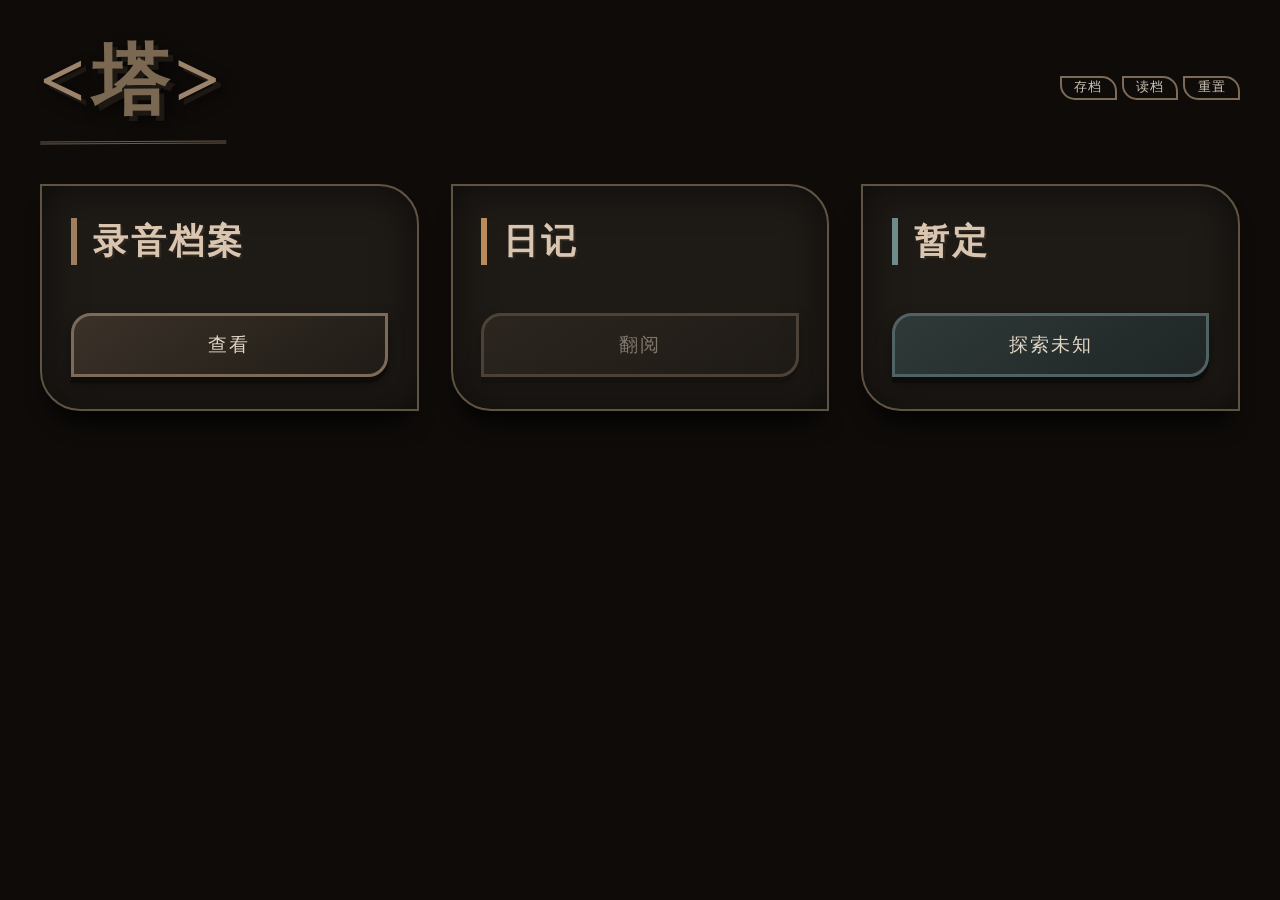
==== index.html @ b4a1d92b "Add files via upload" ====
<!DOCTYPE html>
<html lang="zh-CN">
<head>
  <meta charset="UTF-8">
  <meta name="viewport" content="width=device-width, initial-scale=1.0">
  <title>她的塔</title>
  <style>
    /* ---------- 全局重置：暗黑基调 ---------- */
    * {
      margin: 0;
      padding: 0;
      box-sizing: border-box;
    }

    html, body {
      height: 100%;
      background-color: #0e0b09;
      font-family: 'Courier New', Courier, monospace;
    }

    body {
      display: flex;
      flex-direction: column;
      align-items: center;
      padding: 2rem 1.5rem;
    }

    /* ---------- 标题行：标题和功能按钮同一行 ---------- */
    .title-row {
      display: flex;
      align-items: center;
      justify-content: space-between;
      width: 100%;
      max-width: 1200px;
      margin-bottom: 2.5rem;
    }

    .page-title {
      font-size: 4.8rem;
      font-weight: 800;
      color: #7a6852;
      text-shadow: 5px 5px 0 #1e1813, 8px 8px 15px rgba(0,0,0,0.7);
      letter-spacing: 6px;
      font-family: 'Times New Roman', serif;
      text-transform: uppercase;
      border-bottom: 3px double #6a5a48;
      padding-bottom: 0.8rem;
      display: inline-block;
      line-height: 1.2;
      transform: rotate(-0.3deg);
      margin: 0;
    }

    .page-title span {
      color: #9b846b;
      font-size: 5rem;
    }

    .action-buttons {
      display: flex;
      gap: 0.5rem;
    }

    .action-btn {
      flex: 1;
      background-color: transparent;
      border: 2px solid #7d6b58;
      color: #cfc5b7;
      padding: 0.15rem 0;
      font-size: 0.8rem;
      cursor: pointer;
      transition: 0.2s;
      text-transform: uppercase;
      letter-spacing: 1px;
      border-top-right-radius: 15px;
      border-bottom-left-radius: 15px;
      white-space: nowrap;
      text-align: center;
      line-height: 1.2;
      height: 24px;
      font-family: 'Courier New', monospace;
    }

    .top-buttons {
      display: flex;
      gap: 0.3rem;
      width: 180px;
      justify-content: flex-end;
    }

    .action-btn:hover {
      background-color: #3b3229;
      border-color: #ad977b;
      color: #f7ede0;
    }

    .card-row {
      display: grid;
      grid-template-columns: repeat(3, 1fr);
      gap: 2rem;
      width: 100%;
      max-width: 1200px;
      margin: 0 auto;
    }

    .card {
      background-color: #1e1a16;
      color: #cfc5b7;
      padding: 2rem 1.8rem;
      border: 2px solid #5f5343;
      box-shadow: 0 20px 25px -12px rgba(0,0,0,0.9), inset 0 0 40px rgba(0,0,0,0.6);
      transition: all 0.3s ease;
      position: relative;
      border-radius: 0;
      border-top-right-radius: 40px;
      border-bottom-left-radius: 40px;
      display: flex;
      flex-direction: column;
    }

    .card:hover {
      background-color: #2b241f;
      border-color: #ad977b;
      box-shadow: 0 25px 30px -12px #000000, inset 0 0 50px #3a2e22;
    }

    .card::before {
      content: '';
      position: absolute;
      top: 0;
      left: 0;
      width: 100%;
      height: 100%;
      background: url('data:image/svg+xml;utf8,<svg xmlns="http://www.w3.org/2000/svg" width="100" height="100" viewBox="0 0 100 100"><filter id="noise"><feTurbulence type="fractalNoise" baseFrequency="0.65" numOctaves="1" stitchTiles="stitch"/></filter><rect width="100" height="100" filter="url(%23noise)" opacity="0.06"/></svg>');
      opacity: 0.1;
      pointer-events: none;
      mix-blend-mode: multiply;
    }

    .card h2 {
      font-size: 2.2rem;
      font-weight: 600;
      color: #dac5b0;
      margin-bottom: 1.5rem;
      border-left: 6px solid #9e7e5e;
      padding-left: 1rem;
      text-transform: uppercase;
      letter-spacing: 3px;
      text-shadow: 2px 2px 0 #2e271f;
      font-family: 'Times New Roman', serif;
    }

    .card:nth-child(1) h2 { border-left-color: #9e7e5e; }
    .card:nth-child(2) h2 { border-left-color: #ba8b5a; }
    .card:nth-child(3) h2 { border-left-color: #6f8b8b; }

    .btn {
      display: block;
      width: 100%;
      background-color: transparent;
      color: #e1d5c4;
      text-decoration: none;
      font-size: 1.2rem;
      font-weight: 500;
      padding: 1rem 0.5rem;
      text-align: center;
      border: 3px solid #7d6b58;
      transition: all 0.2s;
      cursor: pointer;
      margin-top: 1.5rem;
      letter-spacing: 2px;
      text-transform: uppercase;
      background-image: linear-gradient(145deg, #3b3229, #1f1b16);
      box-shadow: 0 6px 0 #0e0c09, 0 8px 15px rgba(0,0,0,0.5);
      position: relative;
      z-index: 1;
      font-family: 'Courier New', monospace;
      border-radius: 0px;
      border-top-left-radius: 20px;
      border-bottom-right-radius: 20px;
    }

    .btn:hover,
    .btn:focus {
      background-image: linear-gradient(145deg, #4f4236, #302a22);
      border-color: #c7aa8b;
      color: #f7ede0;
      transform: translateY(2px);
      box-shadow: 0 4px 0 #0e0c09, 0 6px 12px rgba(0,0,0,0.6);
    }

    .btn:active {
      transform: translateY(5px);
      box-shadow: 0 1px 0 #0e0c09, 0 5px 10px rgba(0,0,0,0.6);
    }

    .btn.disabled {
      opacity: 0.5;
      pointer-events: none;
      cursor: default;
    }

    .card:last-child .btn {
      border-color: #4f6364;
      background-image: linear-gradient(145deg, #2f3a38, #1f2625);
    }
    .card:last-child .btn:hover {
      border-color: #87a1a1;
    }

    /* 模态框样式 */
    .modal {
      display: none;
      position: fixed;
      top: 0;
      left: 0;
      width: 100%;
      height: 100%;
      background-color: rgba(0, 0, 0, 0.8);
      align-items: center;
      justify-content: center;
      z-index: 1000;
    }
    .modal-content {
      background-color: #1a1613;
      border: 3px solid #7d6b58;
      padding: 2rem;
      width: 300px;
      text-align: center;
      border-top-right-radius: 40px;
      border-bottom-left-radius: 40px;
      box-shadow: 0 20px 30px -10px black;
    }
    .modal-content h3 {
      color: #dac5b0;
      margin-bottom: 1.5rem;
      font-size: 1.5rem;
      border-left: 4px solid #9e7e5e;
      padding-left: 0.8rem;
      text-align: left;
    }
    .slot-buttons {
      display: flex;
      gap: 1rem;
      justify-content: center;
      margin: 1.5rem 0;
    }
    .slot-btn {
      width: 60px;
      height: 60px;
      background-color: #2b241f;
      border: 2px solid #7d6b58;
      color: #cfc5b7;
      font-size: 1.5rem;
      cursor: pointer;
      transition: 0.2s;
      border-top-right-radius: 20px;
      border-bottom-left-radius: 20px;
    }
    .slot-btn:hover {
      background-color: #4f4236;
      border-color: #c7aa8b;
      color: #f7ede0;
    }
    .slot-btn.has-save {
      background-color: #4a3f35;
      border-color: #c7aa8b;
      color: #f7ede0;
    }
    .modal-close {
      background-color: transparent;
      border: 2px solid #7d6b58;
      color: #cfc5b7;
      padding: 0.5rem 2rem;
      cursor: pointer;
      transition: 0.2s;
      margin-top: 1rem;
      border-top-right-radius: 20px;
      border-bottom-left-radius: 20px;
    }
    .modal-close:hover {
      background-color: #3b3229;
      border-color: #ad977b;
    }

    @media screen and (max-width: 900px) {
      .card-row { grid-template-columns: repeat(2, 1fr); }
    }
    @media screen and (max-width: 700px) {
      .title-row { flex-direction: column; gap: 1rem; align-items: center; }
      .card-row { grid-template-columns: 1fr; gap: 1.5rem; }
      .page-title { font-size: 3.5rem; }
      .page-title span { font-size: 3.8rem; }
      .card { padding: 1.8rem 1.5rem; }
      .card h2 { font-size: 2rem; }
    }
    @media screen and (max-width: 480px) {
      .page-title { font-size: 2.8rem; }
      .page-title span { font-size: 3rem; }
      .card h2 { font-size: 1.8rem; }
      .btn { font-size: 1rem; }
    }
  </style>
</head>
<body>
  <div class="title-row">
    <h1 class="page-title">
      <span>&lt;</span>塔<span>&gt;</span>
    </h1>
    <div class="top-buttons">
      <button class="action-btn" id="saveBtn">存档</button>
      <button class="action-btn" id="loadBtn">读档</button>
      <button class="action-btn" id="resetBtn">重置</button>
    </div>
  </div>

  <div class="card-row">
    <div class="card">
      <h2>录音档案</h2>
      <a href="audio-logs.html" class="btn">查看</a>
    </div>
    <div class="card">
      <h2>日记</h2>
      <a href="diary.html" class="btn" id="diaryBtn">翻阅</a>
    </div>
    <div class="card">
      <h2>暂定</h2>
      <a href="placeholder.html" class="btn">探索未知</a>
    </div>
  </div>

  <div class="modal" id="slotModal">
    <div class="modal-content">
      <h3 id="modalTitle">选择槽位</h3>
      <div class="slot-buttons">
        <button class="slot-btn" data-slot="1">1</button>
        <button class="slot-btn" data-slot="2">2</button>
        <button class="slot-btn" data-slot="3">3</button>
      </div>
      <button class="modal-close" id="closeModalBtn">取消</button>
    </div>
  </div>

  <script>
    (function() {
      const AUTO_SAVE_KEY = 'audioLogsAddedFiles';
      
      const saveBtn = document.getElementById('saveBtn');
      const loadBtn = document.getElementById('loadBtn');
      const resetBtn = document.getElementById('resetBtn');
      const modal = document.getElementById('slotModal');
      const modalTitle = document.getElementById('modalTitle');
      const slotBtns = document.querySelectorAll('.slot-btn');
      const closeModalBtn = document.getElementById('closeModalBtn');
      const diaryBtn = document.getElementById('diaryBtn'); // 日记卡片按钮

      let currentAction = null;

      function getAutoSaveData() {
        const saved = localStorage.getItem(AUTO_SAVE_KEY);
        if (!saved) return null;
        try { return JSON.parse(saved); } catch { return null; }
      }

      function setAutoSaveData(data) {
        localStorage.setItem(AUTO_SAVE_KEY, JSON.stringify(data));
      }

      function saveToSlot(slot) {
        const autoData = getAutoSaveData();
        if (!autoData) {
          alert('当前无游戏进度可保存。请先进入录音档案进行搜索。');
          return false;
        }
        localStorage.setItem(`audioLogsSave_${slot}`, JSON.stringify(autoData));
        alert(`进度已保存到存档槽 ${slot}`);
        return true;
      }

      function loadFromSlot(slot) {
        const saved = localStorage.getItem(`audioLogsSave_${slot}`);
        if (!saved) {
          alert(`存档槽 ${slot} 为空！`);
          return false;
        }
        try {
          const data = JSON.parse(saved);
          setAutoSaveData(data);
          alert(`从存档槽 ${slot} 加载成功，即将跳转到录音档案`);
          window.location.href = 'audio-logs.html';
          return true;
        } catch (e) {
          alert('读取存档失败');
          return false;
        }
      }

     function resetProgress() {
       if (!confirm('确定重置当前进度吗？所有已搜索的文件和日记将被清空，但存档槽不受影响。')) return;
       localStorage.removeItem(AUTO_SAVE_KEY);
       localStorage.removeItem('diaryEntries');  // 新增这行
       alert('当前进度已重置');
     }
      

      function openModal(action) {
        currentAction = action;
        modalTitle.textContent = action === 'save' ? '保存到槽位' : '从槽位读取';
        slotBtns.forEach(btn => {
          const slot = btn.dataset.slot;
          const hasSave = localStorage.getItem(`audioLogsSave_${slot}`) !== null;
          btn.classList.toggle('has-save', hasSave);
        });
        modal.style.display = 'flex';
      }

      function closeModal() {
        modal.style.display = 'none';
        currentAction = null;
      }

      // 检查日记状态并控制日记按钮
      function checkDiaryStatus() {
        const diaryEntries = localStorage.getItem('diaryEntries');
        let hasEntries = false;
        if (diaryEntries) {
          try {
            const entries = JSON.parse(diaryEntries);
            hasEntries = entries.length > 0;
          } catch (e) {}
        }
        if (hasEntries) {
          diaryBtn.href = 'diary.html';
          diaryBtn.classList.remove('disabled');
        } else {
          diaryBtn.href = 'javascript:void(0);';
          diaryBtn.classList.add('disabled');
        }
      }

      saveBtn.addEventListener('click', () => openModal('save'));
      loadBtn.addEventListener('click', () => openModal('load'));
      resetBtn.addEventListener('click', resetProgress);

      slotBtns.forEach(btn => {
        btn.addEventListener('click', () => {
          const slot = btn.dataset.slot;
          if (currentAction === 'save') saveToSlot(slot);
          else if (currentAction === 'load') loadFromSlot(slot);
          closeModal();
        });
      });

      closeModalBtn.addEventListener('click', closeModal);
      modal.addEventListener('click', (e) => { if (e.target === modal) closeModal(); });

      // 初始化检查日记状态
      checkDiaryStatus();
    })();
  </script>
</body>
</html>
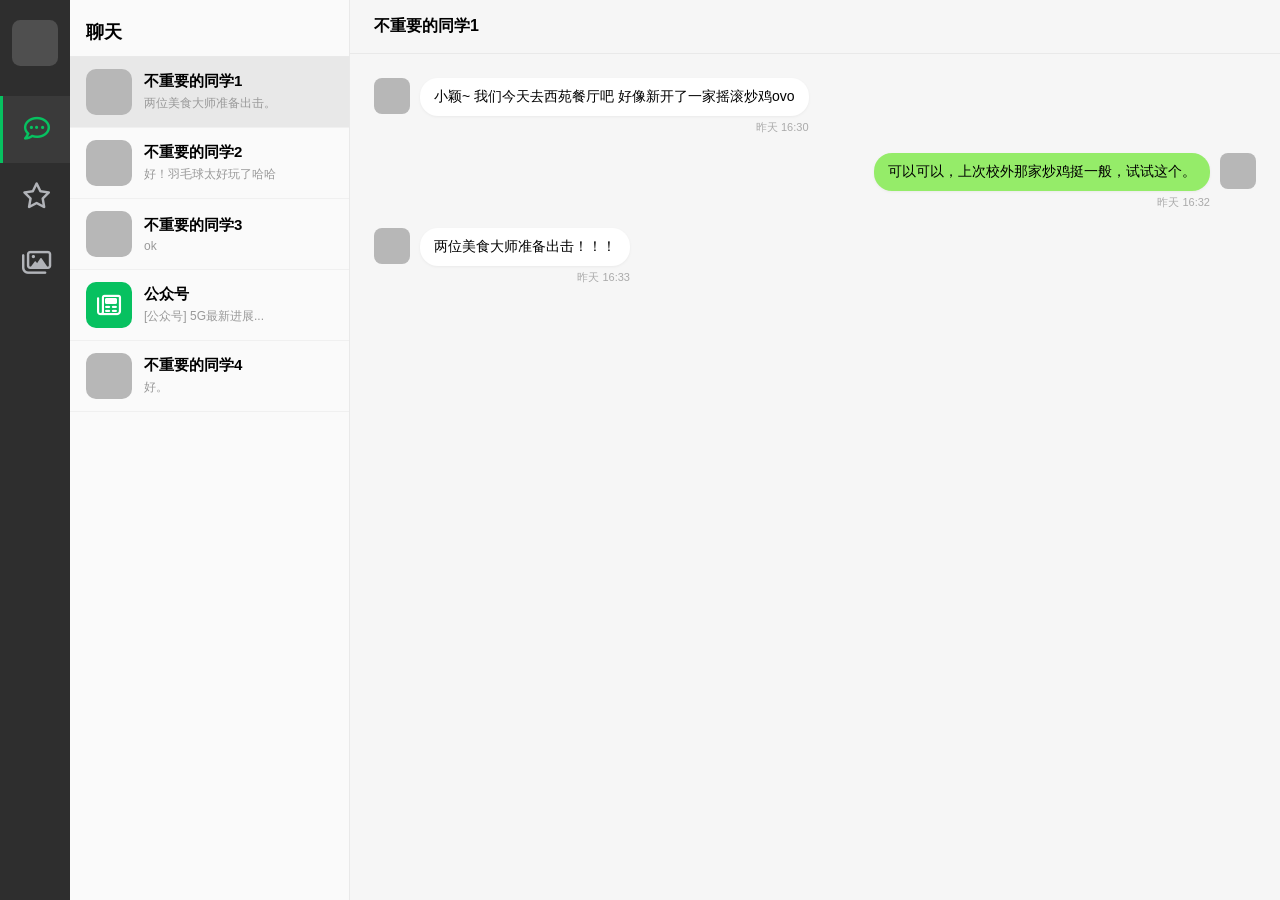
==== commit 8d0a84db: "Add files via upload" ====
--- a/index.html
+++ b/index.html
@@ -1,462 +1,1185 @@
 <!DOCTYPE html>
-<html lang="zh-CN">
+<html lang="en">
 <head>
-  <meta charset="UTF-8">
-  <meta name="viewport" content="width=device-width, initial-scale=1.0">
-  <title>她的塔</title>
-  <style>
-    /* ---------- 全局重置：暗黑基调 ---------- */
-    * {
-      margin: 0;
-      padding: 0;
-      box-sizing: border-box;
-    }
-
-    html, body {
-      height: 100%;
-      background-color: #0e0b09;
-      font-family: 'Courier New', Courier, monospace;
-    }
-
-    body {
-      display: flex;
-      flex-direction: column;
-      align-items: center;
-      padding: 2rem 1.5rem;
-    }
-
-    /* ---------- 标题行：标题和功能按钮同一行 ---------- */
-    .title-row {
-      display: flex;
-      align-items: center;
-      justify-content: space-between;
-      width: 100%;
-      max-width: 1200px;
-      margin-bottom: 2.5rem;
-    }
-
-    .page-title {
-      font-size: 4.8rem;
-      font-weight: 800;
-      color: #7a6852;
-      text-shadow: 5px 5px 0 #1e1813, 8px 8px 15px rgba(0,0,0,0.7);
-      letter-spacing: 6px;
-      font-family: 'Times New Roman', serif;
-      text-transform: uppercase;
-      border-bottom: 3px double #6a5a48;
-      padding-bottom: 0.8rem;
-      display: inline-block;
-      line-height: 1.2;
-      transform: rotate(-0.3deg);
-      margin: 0;
-    }
-
-    .page-title span {
-      color: #9b846b;
-      font-size: 5rem;
-    }
-
-    .action-buttons {
-      display: flex;
-      gap: 0.5rem;
-    }
-
-    .action-btn {
-      flex: 1;
-      background-color: transparent;
-      border: 2px solid #7d6b58;
-      color: #cfc5b7;
-      padding: 0.15rem 0;
-      font-size: 0.8rem;
-      cursor: pointer;
-      transition: 0.2s;
-      text-transform: uppercase;
-      letter-spacing: 1px;
-      border-top-right-radius: 15px;
-      border-bottom-left-radius: 15px;
-      white-space: nowrap;
-      text-align: center;
-      line-height: 1.2;
-      height: 24px;
-      font-family: 'Courier New', monospace;
-    }
-
-    .top-buttons {
-      display: flex;
-      gap: 0.3rem;
-      width: 180px;
-      justify-content: flex-end;
-    }
-
-    .action-btn:hover {
-      background-color: #3b3229;
-      border-color: #ad977b;
-      color: #f7ede0;
-    }
-
-    .card-row {
-      display: grid;
-      grid-template-columns: repeat(3, 1fr);
-      gap: 2rem;
-      width: 100%;
-      max-width: 1200px;
-      margin: 0 auto;
-    }
-
-    .card {
-      background-color: #1e1a16;
-      color: #cfc5b7;
-      padding: 2rem 1.8rem;
-      border: 2px solid #5f5343;
-      box-shadow: 0 20px 25px -12px rgba(0,0,0,0.9), inset 0 0 40px rgba(0,0,0,0.6);
-      transition: all 0.3s ease;
-      position: relative;
-      border-radius: 0;
-      border-top-right-radius: 40px;
-      border-bottom-left-radius: 40px;
-      display: flex;
-      flex-direction: column;
-    }
-
-    .card:hover {
-      background-color: #2b241f;
-      border-color: #ad977b;
-      box-shadow: 0 25px 30px -12px #000000, inset 0 0 50px #3a2e22;
-    }
-
-    .card::before {
-      content: '';
-      position: absolute;
-      top: 0;
-      left: 0;
-      width: 100%;
-      height: 100%;
-      background: url('data:image/svg+xml;utf8,<svg xmlns="http://www.w3.org/2000/svg" width="100" height="100" viewBox="0 0 100 100"><filter id="noise"><feTurbulence type="fractalNoise" baseFrequency="0.65" numOctaves="1" stitchTiles="stitch"/></filter><rect width="100" height="100" filter="url(%23noise)" opacity="0.06"/></svg>');
-      opacity: 0.1;
-      pointer-events: none;
-      mix-blend-mode: multiply;
-    }
-
-    .card h2 {
-      font-size: 2.2rem;
-      font-weight: 600;
-      color: #dac5b0;
-      margin-bottom: 1.5rem;
-      border-left: 6px solid #9e7e5e;
-      padding-left: 1rem;
-      text-transform: uppercase;
-      letter-spacing: 3px;
-      text-shadow: 2px 2px 0 #2e271f;
-      font-family: 'Times New Roman', serif;
-    }
-
-    .card:nth-child(1) h2 { border-left-color: #9e7e5e; }
-    .card:nth-child(2) h2 { border-left-color: #ba8b5a; }
-    .card:nth-child(3) h2 { border-left-color: #6f8b8b; }
-
-    .btn {
-      display: block;
-      width: 100%;
-      background-color: transparent;
-      color: #e1d5c4;
-      text-decoration: none;
-      font-size: 1.2rem;
-      font-weight: 500;
-      padding: 1rem 0.5rem;
-      text-align: center;
-      border: 3px solid #7d6b58;
-      transition: all 0.2s;
-      cursor: pointer;
-      margin-top: 1.5rem;
-      letter-spacing: 2px;
-      text-transform: uppercase;
-      background-image: linear-gradient(145deg, #3b3229, #1f1b16);
-      box-shadow: 0 6px 0 #0e0c09, 0 8px 15px rgba(0,0,0,0.5);
-      position: relative;
-      z-index: 1;
-      font-family: 'Courier New', monospace;
-      border-radius: 0px;
-      border-top-left-radius: 20px;
-      border-bottom-right-radius: 20px;
-    }
-
-    .btn:hover,
-    .btn:focus {
-      background-image: linear-gradient(145deg, #4f4236, #302a22);
-      border-color: #c7aa8b;
-      color: #f7ede0;
-      transform: translateY(2px);
-      box-shadow: 0 4px 0 #0e0c09, 0 6px 12px rgba(0,0,0,0.6);
-    }
-
-    .btn:active {
-      transform: translateY(5px);
-      box-shadow: 0 1px 0 #0e0c09, 0 5px 10px rgba(0,0,0,0.6);
-    }
-
-    .btn.disabled {
-      opacity: 0.5;
-      pointer-events: none;
-      cursor: default;
-    }
-
-    .card:last-child .btn {
-      border-color: #4f6364;
-      background-image: linear-gradient(145deg, #2f3a38, #1f2625);
-    }
-    .card:last-child .btn:hover {
-      border-color: #87a1a1;
-    }
-
-    /* 模态框样式 */
-    .modal {
-      display: none;
-      position: fixed;
-      top: 0;
-      left: 0;
-      width: 100%;
-      height: 100%;
-      background-color: rgba(0, 0, 0, 0.8);
-      align-items: center;
-      justify-content: center;
-      z-index: 1000;
-    }
-    .modal-content {
-      background-color: #1a1613;
-      border: 3px solid #7d6b58;
-      padding: 2rem;
-      width: 300px;
-      text-align: center;
-      border-top-right-radius: 40px;
-      border-bottom-left-radius: 40px;
-      box-shadow: 0 20px 30px -10px black;
-    }
-    .modal-content h3 {
-      color: #dac5b0;
-      margin-bottom: 1.5rem;
-      font-size: 1.5rem;
-      border-left: 4px solid #9e7e5e;
-      padding-left: 0.8rem;
-      text-align: left;
-    }
-    .slot-buttons {
-      display: flex;
-      gap: 1rem;
-      justify-content: center;
-      margin: 1.5rem 0;
-    }
-    .slot-btn {
-      width: 60px;
-      height: 60px;
-      background-color: #2b241f;
-      border: 2px solid #7d6b58;
-      color: #cfc5b7;
-      font-size: 1.5rem;
-      cursor: pointer;
-      transition: 0.2s;
-      border-top-right-radius: 20px;
-      border-bottom-left-radius: 20px;
-    }
-    .slot-btn:hover {
-      background-color: #4f4236;
-      border-color: #c7aa8b;
-      color: #f7ede0;
-    }
-    .slot-btn.has-save {
-      background-color: #4a3f35;
-      border-color: #c7aa8b;
-      color: #f7ede0;
-    }
-    .modal-close {
-      background-color: transparent;
-      border: 2px solid #7d6b58;
-      color: #cfc5b7;
-      padding: 0.5rem 2rem;
-      cursor: pointer;
-      transition: 0.2s;
-      margin-top: 1rem;
-      border-top-right-radius: 20px;
-      border-bottom-left-radius: 20px;
-    }
-    .modal-close:hover {
-      background-color: #3b3229;
-      border-color: #ad977b;
-    }
-
-    @media screen and (max-width: 900px) {
-      .card-row { grid-template-columns: repeat(2, 1fr); }
-    }
-    @media screen and (max-width: 700px) {
-      .title-row { flex-direction: column; gap: 1rem; align-items: center; }
-      .card-row { grid-template-columns: 1fr; gap: 1.5rem; }
-      .page-title { font-size: 3.5rem; }
-      .page-title span { font-size: 3.8rem; }
-      .card { padding: 1.8rem 1.5rem; }
-      .card h2 { font-size: 2rem; }
-    }
-    @media screen and (max-width: 480px) {
-      .page-title { font-size: 2.8rem; }
-      .page-title span { font-size: 3rem; }
-      .card h2 { font-size: 1.8rem; }
-      .btn { font-size: 1rem; }
-    }
-  </style>
+    <meta charset="UTF-8">
+    <meta name="viewport" content="width=device-width, initial-scale=1.0">
+    <title>纳信</title>
+    <!-- Font Awesome 图标库 -->
+    <link rel="stylesheet" href="https://cdnjs.cloudflare.com/ajax/libs/font-awesome/6.0.0-beta3/css/all.min.css">
+    <style>
+        * {
+            margin: 0;
+            padding: 0;
+            box-sizing: border-box;
+            font-family: -apple-system, BlinkMacSystemFont, 'Segoe UI', Roboto, Helvetica, Arial, sans-serif;
+        }
+
+        body {
+            background: #e5e5e5;
+            overflow: hidden;        /* 禁止body滚动，所有滚动在内部处理 */
+            height: 100vh;
+            width: 100vw;
+        }
+
+        /* 主窗口——全屏，无圆角，使用flex撑开 */
+        .wechat-frame {
+            width: 100%;
+            height: 100%;
+            background-color: #f0f2f5;
+            display: flex;
+            overflow: hidden;        /* 防止整体滚动 */
+        }
+
+        /* ========= 左侧导航 ========= */
+        .nav-sidebar {
+            width: 70px;
+            background-color: #2e2e2e;
+            display: flex;
+            flex-direction: column;
+            align-items: center;
+            padding: 20px 0;
+            color: #b1b3b8;
+            flex-shrink: 0;          /* 固定宽度不压缩 */
+        }
+
+        .avatar {
+            width: 46px;
+            height: 46px;
+            background-color: #6c6c6c;
+            border-radius: 18%;
+            margin-bottom: 30px;
+            background-image: url('data:image/svg+xml;utf8,<svg xmlns="http://www.w3.org/2000/svg" viewBox="0 0 24 24" fill="%23b0b0b0"><path d="M12 12c2.21 0 4-1.79 4-4s-1.79-4-4-4-4 1.79-4 4 1.79 4 4 4zm0 2c-2.67 0-8 1.34-8 4v2h16v-2c0-2.66-5.33-4-8-4z"/></svg>');
+            background-size: 60%;
+            background-position: center 55%;
+            background-repeat: no-repeat;
+            background-color: #4f4f4f;
+        }
+
+        .nav-icon {
+            width: 100%;
+            padding: 18px 0;
+            text-align: center;
+            font-size: 26px;
+            cursor: pointer;
+            transition: all 0.2s;
+            color: #b1b3b8;
+            border-left: 3px solid transparent;
+        }
+
+        .nav-icon.active {
+            color: #07c160;
+            background-color: #3a3a3a;
+            border-left-color: #07c160;
+        }
+
+        .nav-icon i {
+            font-size: 26px;
+        }
+
+        .nav-icon:not(.active):hover {
+            background-color: #3f3f3f;
+            color: #d4d4d4;
+        }
+
+        .spacer {
+            flex: 1;
+        }
+
+        /* ===== 中间列 (聊天列表) ===== */
+        .chat-list-panel {
+            width: 280px;
+            background-color: #fafafa;
+            border-right: 1px solid #e9e9e9;
+            display: flex;
+            flex-direction: column;
+            flex-shrink: 0;           /* 固定宽度不压缩 */
+            height: 100%;
+        }
+
+        .chat-list-header {
+            padding: 20px 16px 12px;
+            font-weight: 600;
+            font-size: 18px;
+            border-bottom: 1px solid #e9e9e9;
+            background-color: #fafafa;
+        }
+
+        .chat-items {
+            flex: 1;
+            overflow-y: auto;          /* 聊天列表滚动 */
+        }
+
+        .chat-item {
+            display: flex;
+            align-items: center;
+            padding: 12px 16px;
+            border-bottom: 1px solid #f0f0f0;
+            cursor: pointer;
+            transition: background 0.15s;
+        }
+
+        .chat-item:hover {
+            background-color: #f0f0f0;
+        }
+
+        .chat-item.active {
+            background-color: #e8e8e8;
+        }
+
+        .chat-avatar {
+            width: 46px;
+            height: 46px;
+            border-radius: 10px;
+            background-color: #b7b7b7;
+            margin-right: 12px;
+            display: flex;
+            align-items: center;
+            justify-content: center;
+            color: white;
+            font-size: 24px;
+            font-weight: 400;
+            flex-shrink: 0;
+        }
+
+        .chat-info {
+            flex: 1;
+            overflow: hidden;
+        }
+
+        .chat-name {
+            font-weight: 600;
+            font-size: 15px;
+            margin-bottom: 4px;
+        }
+
+        .chat-preview {
+            font-size: 12px;
+            color: #999;
+            white-space: nowrap;
+            overflow: hidden;
+            text-overflow: ellipsis;
+        }
+
+        /* ===== 右侧内容面板 ===== */
+        .right-panel {
+            flex: 1;                   /* 占据剩余所有空间 */
+            background-color: #f6f6f6;
+            display: flex;
+            flex-direction: column;
+            overflow: hidden;          /* 让内部滚动 */
+            min-width: 300px;          /* 防止缩得太小 */
+        }
+
+        .panel-header {
+            padding: 16px 24px;
+            border-bottom: 1px solid #e9e9e9;
+            background-color: #f6f6f6;
+            font-weight: 600;
+            font-size: 16px;
+            display: flex;
+            align-items: center;
+            flex-shrink: 0;            /* 头部固定 */
+        }
+        .back-btn {
+            background: none;
+            border: none;
+            color: #07c160;
+            font-size: 14px;
+            margin-right: 16px;
+            cursor: pointer;
+            display: flex;
+            align-items: center;
+            gap: 4px;
+        }
+        .back-btn i {
+            font-size: 14px;
+        }
+        .back-btn:hover {
+            text-decoration: underline;
+        }
+
+        .panel-content {
+            flex: 1;
+            overflow-y: auto;          /* 右侧主要内容滚动 */
+            padding: 24px;
+            background-color: #f6f6f6;
+        }
+
+        /* 聊天消息气泡 (用于三个人) */
+        .chat-messages {
+            display: flex;
+            flex-direction: column;
+        }
+        .chat-message-bubble {
+            max-width: 70%;
+            margin-bottom: 18px;
+            display: flex;
+        }
+        .chat-message-bubble.left {
+            align-self: flex-start;
+        }
+        .chat-message-bubble.right {
+            align-self: flex-end;
+            flex-direction: row-reverse;
+        }
+        .bubble-avatar {
+            width: 36px;
+            height: 36px;
+            border-radius: 8px;
+            background-color: #b7b7b7;
+            margin-right: 10px;
+            flex-shrink: 0;
+        }
+        .chat-message-bubble.right .bubble-avatar {
+            margin-right: 0;
+            margin-left: 10px;
+        }
+        .bubble-content {
+            background-color: white;
+            padding: 10px 14px;
+            border-radius: 18px;
+            font-size: 14px;
+            box-shadow: 0 1px 3px rgba(0,0,0,0.05);
+            word-break: break-word;
+        }
+        .chat-message-bubble.right .bubble-content {
+            background-color: #95ec69;
+        }
+        .message-time {
+            font-size: 11px;
+            color: #aaa;
+            margin-top: 4px;
+            text-align: right;
+        }
+
+        /* 公众号主页样式 */
+        .mp-profile {
+            display: flex;
+            flex-direction: column;
+            gap: 24px;
+        }
+        .mp-icons-row {
+            display: flex;
+            gap: 28px;
+            padding: 12px 0;
+            border-bottom: 1px solid #e0e0e0;
+            flex-wrap: wrap;          /* 适配小屏 */
+        }
+        .mp-icon-item {
+            display: flex;
+            flex-direction: column;
+            align-items: center;
+            gap: 6px;
+            font-size: 13px;
+            color: #333;
+            cursor: pointer;
+        }
+        .mp-icon-item i {
+            font-size: 32px;
+            color: #07c160;
+            background: #e8f5e9;
+            padding: 10px;
+            border-radius: 35%;
+        }
+
+        .mp-article-list {
+            display: flex;
+            flex-direction: column;
+            gap: 20px;
+        }
+        .mp-article-card {
+            display: flex;
+            gap: 16px;
+            background: white;
+            border-radius: 12px;
+            padding: 14px;
+            box-shadow: 0 1px 5px rgba(0,0,0,0.03);
+            cursor: pointer;
+            transition: all 0.1s;
+        }
+        .mp-article-card:hover {
+            background: #f0f0f0;
+        }
+        .mp-article-cover {
+            width: 100px;
+            height: 70px;
+            background-color: #d9d9d9;
+            border-radius: 8px;
+            background-image: linear-gradient(145deg, #c1c1c1 25%, #a8a8a8 75%);
+            flex-shrink: 0;
+        }
+        .mp-article-info h4 {
+            font-size: 15px;
+            margin-bottom: 6px;
+        }
+        .mp-article-info p {
+            font-size: 12px;
+            color: #888;
+        }
+		.mp-account {
+		    display: block;           /* 让它单独占一行 */
+		    font-size: 11px;
+		    color: #aaa;
+		    margin-bottom: 4px;       /* 与下方p保持间距 */
+		}
+
+        /* 文章详情页 */
+        .article-detail {
+            background: white;
+            border-radius: 18px;
+            padding: 28px 32px;
+            max-width: 700px;
+            margin: 0 auto;
+        }
+        .article-detail h2 {
+            font-size: 24px;
+            margin-bottom: 20px;
+        }
+        .article-detail p {
+            font-size: 16px;
+            line-height: 1.7;
+            color: #333;
+            margin-bottom: 20px;
+        }
+
+        /* 收藏卡片列表 */
+        .collection-grid {
+            display: grid;
+            grid-template-columns: repeat(auto-fill, minmax(200px, 1fr));
+            gap: 20px;
+        }
+        .collection-card {
+            background: white;
+            border-radius: 14px;
+            padding: 18px;
+            box-shadow: 0 2px 10px rgba(0,0,0,0.02);
+            cursor: pointer;
+            transition: 0.1s;
+            border: 1px solid #eee;
+        }
+        .collection-card:hover {
+            background: #f3f3f3;
+        }
+        .collection-card i {
+            font-size: 32px;
+            color: #07c160;
+            margin-bottom: 12px;
+        }
+        .collection-card h4 {
+            font-size: 16px;
+            margin-bottom: 4px;
+        }
+        .collection-card p {
+            font-size: 12px;
+            color: #aaa;
+        }
+
+        /* 收藏阅读视图 */
+     .collection-read {
+         background: white;
+         border-radius: 20px;
+         padding: 30px;
+         max-width: 1000px;   /* 修改这个值 */
+         margin: 0 auto;
+     }
+        .collection-read h3 {
+            font-size: 24px;
+            margin-bottom: 20px;
+        }
+        .collection-read .meta {
+            color: #aaa;
+            margin-bottom: 30px;
+            font-size: 14px;
+        }
+        .collection-read .content-body {
+            font-size: 16px;
+            line-height: 1.7;
+        }
+
+        /* 朋友圈样式 */
+        .moments-feed {
+            max-width: 600px;
+            margin: 0 auto;
+        }
+        .moment-item {
+            background: white;
+            border-radius: 16px;
+            padding: 18px;
+            margin-bottom: 18px;
+            box-shadow: 0 1px 6px rgba(0,0,0,0.02);
+        }
+        .moment-header {
+            display: flex;
+            align-items: center;
+            margin-bottom: 12px;
+        }
+        .moment-avatar {
+            width: 44px;
+            height: 44px;
+            border-radius: 10px;
+            background-color: #aaa;
+            margin-right: 14px;
+            flex-shrink: 0;
+        }
+        .moment-name {
+            font-weight: 600;
+        }
+        .moment-content {
+            margin-left: 58px;
+        }
+        .moment-text {
+            margin-bottom: 12px;
+        }
+        .moment-images {
+            display: flex;
+            gap: 6px;
+            flex-wrap: wrap;
+        }
+        .moment-images span {
+            width: 90px;
+            height: 90px;
+            background-color: #d4d4d4;
+            border-radius: 10px;
+            flex-shrink: 0;
+        }
+
+        /* 隐藏类 */
+        .hidden {
+            display: none !important;
+        }
+
+        /* 文本辅助 */
+        .text-muted {
+            color: #999;
+            font-size: 13px;
+        }
+
+        /* ---------- 自定义模态框样式 (新增) ---------- */
+        .modal-overlay {
+            position: fixed;
+            top: 0;
+            left: 0;
+            width: 100%;
+            height: 100%;
+            background-color: rgba(0, 0, 0, 0.5);
+            display: flex;
+            align-items: center;
+            justify-content: center;
+            z-index: 1000;
+            backdrop-filter: blur(2px);
+        }
+
+        .modal-card {
+            background: white;
+            border-radius: 24px;
+            width: 340px;
+            max-width: 90%;
+            padding: 24px 20px 20px;
+            box-shadow: 0 20px 40px rgba(0, 0, 0, 0.2);
+            animation: modalFadeIn 0.2s ease;
+        }
+
+        .modal-card h3 {
+            font-size: 18px;
+            font-weight: 600;
+            margin-bottom: 12px;
+            color: #2e2e2e;
+        }
+
+        .modal-card p {
+            font-size: 14px;
+            color: #666;
+            margin-bottom: 20px;
+        }
+
+        .modal-input {
+            width: 100%;
+            padding: 12px 16px;
+            border: 1px solid #ddd;
+            border-radius: 30px;
+            font-size: 14px;
+            margin-bottom: 8px; /* 留出错误提示空间 */
+            outline: none;
+            transition: border 0.2s;
+        }
+        .modal-input:focus {
+            border-color: #07c160;
+        }
+        .modal-input.error {
+            border-color: #f44336;
+            background-color: #fff1f0;
+        }
+
+        .modal-error {
+            color: #f44336;
+            font-size: 12px;
+            margin-bottom: 12px;
+            min-height: 18px;
+            display: none;
+        }
+
+        .modal-actions {
+            display: flex;
+            gap: 12px;
+            justify-content: flex-end;
+        }
+
+        .modal-btn {
+            padding: 10px 20px;
+            border-radius: 30px;
+            border: none;
+            font-size: 14px;
+            font-weight: 500;
+            cursor: pointer;
+            transition: background 0.2s;
+        }
+        .modal-btn-cancel {
+            background: #f2f2f2;
+            color: #333;
+        }
+        .modal-btn-cancel:hover {
+            background: #e5e5e5;
+        }
+        .modal-btn-confirm {
+            background: #07c160;
+            color: white;
+        }
+        .modal-btn-confirm:hover {
+            background: #06b158;
+        }
+
+        @keyframes modalFadeIn {
+            from { opacity: 0; transform: scale(0.95); }
+            to { opacity: 1; transform: scale(1); }
+        }
+    </style>
 </head>
 <body>
-  <div class="title-row">
-    <h1 class="page-title">
-      <span>&lt;</span>塔<span>&gt;</span>
-    </h1>
-    <div class="top-buttons">
-      <button class="action-btn" id="saveBtn">存档</button>
-      <button class="action-btn" id="loadBtn">读档</button>
-      <button class="action-btn" id="resetBtn">重置</button>
+<div class="wechat-frame">
+    <!-- 左侧导航栏 -->
+    <div class="nav-sidebar">
+        <div class="avatar" style="background-image: url('../img/touxiang.jpg'); background-size: cover; background-position: center;"></div>
+        <div class="nav-icon active" id="nav-chat" title="聊天"><i class="fa-regular fa-comment-dots"></i></div>
+        <div class="nav-icon" id="nav-collection" title="收藏文件"><i class="fa-regular fa-star"></i></div>
+        <div class="nav-icon" id="nav-moments" title="朋友圈"><i class="fa-regular fa-images"></i></div>
+        <div class="spacer"></div>
     </div>
-  </div>
-
-  <div class="card-row">
-    <div class="card">
-      <h2>录音档案</h2>
-      <a href="audio-logs.html" class="btn">查看</a>
+
+    <!-- 聊天列表面板 (仅聊天页面可见) -->
+    <div class="chat-list-panel" id="chatListPanel">
+        <div class="chat-list-header">聊天</div>
+        <div class="chat-items">
+            <!-- 三个真实人物 + 一个公众号 -->
+            <div class="chat-item active" data-target="person1" id="chat-person1">
+                <div class="chat-avatar" style="background-image: url('../img/tongxue1.jpg'); background-size: cover; background-position: center;"></div>
+                <div class="chat-info">
+                    <div class="chat-name">不重要的同学1</div>
+                    <div class="chat-preview">两位美食大师准备出击。</div>
+                </div>
+            </div>
+			
+            <div class="chat-item" data-target="person2" id="chat-person2">
+                <div class="chat-avatar" style="background-image: url('../img/tongxue2.jpg'); background-size: cover; background-position: center;"></div>
+                <div class="chat-info">
+                    <div class="chat-name">不重要的同学2</div>
+                    <div class="chat-preview">好！羽毛球太好玩了哈哈</div>
+                </div>
+            </div>
+			
+            <div class="chat-item" data-target="person3" id="chat-person3">
+                <div class="chat-avatar" style="background-image: url('../img/tongxue3.jpg'); background-size: cover; background-position: center;"></div>
+                <div class="chat-info">
+                    <div class="chat-name">不重要的同学3</div>
+                    <div class="chat-preview">ok</div>
+                </div>
+            </div>
+			
+            <div class="chat-item" data-target="mp" id="chat-mp">
+                <div class="chat-avatar" style="background-color: #07c160;"><i class="fa-regular fa-newspaper"></i></div>
+                <div class="chat-info">
+                    <div class="chat-name">公众号</div>
+                    <div class="chat-preview">[公众号] 5G最新进展...</div>
+                </div>
+            </div>
+			
+			<!-- 新增：不重要的同学4 -->
+			<div class="chat-item" data-target="person4" id="chat-person4">
+			    <div class="chat-avatar" style="background-image: url('../img/tongxue4.jpg'); background-size: cover; background-position: center;"></div>
+			    <div class="chat-info">
+			        <div class="chat-name">不重要的同学4</div>
+			        <div class="chat-preview">好。</div>
+			    </div>
+			</div>
+        </div>
     </div>
-    <div class="card">
-      <h2>日记</h2>
-      <a href="diary.html" class="btn" id="diaryBtn">翻阅</a>
+
+    <!-- 右侧主要面板 -->
+    <div class="right-panel" id="rightPanel">
+        <!-- 动态头部 -->
+        <div class="panel-header" id="panelHeader">
+            <span id="headerTitle">不重要的同学1</span>
+            <div id="dynamicBack" style="margin-left: auto;"></div>
+        </div>
+
+        <!-- 右侧内容容器 -->
+        <div class="panel-content" id="panelContent">
+            <!-- 1. 不重要的同学1聊天记录 -->
+            <div class="chat-messages" id="chatViewPerson1">
+                <div class="chat-message-bubble left">
+                    <div class="bubble-avatar" style="background-image: url('../img/tongxue1.jpg'); background-size: cover; background-position: center;"></div>
+                    <div><div class="bubble-content">小颖~ 我们今天去西苑餐厅吧 好像新开了一家摇滚炒鸡ovo</div><div class="message-time">昨天 16:30</div></div>
+                </div>
+                <div class="chat-message-bubble right">
+                    <div class="bubble-avatar" style="background-image: url('../img/touxiang.jpg'); background-size: cover; background-position: center;"></div>
+                    <div><div class="bubble-content">可以可以，上次校外那家炒鸡挺一般，试试这个。</div><div class="message-time">昨天 16:32</div></div>
+                </div>
+                <div class="chat-message-bubble left">
+                    <div class="bubble-avatar" style="background-image: url('../img/tongxue1.jpg'); background-size: cover; background-position: center;"></div>
+                    <div><div class="bubble-content">两位美食大师准备出击！！！</div><div class="message-time">昨天 16:33</div></div>
+                </div>
+            </div>
+
+            <!-- 2. 不重要的同学2聊天记录 -->
+            <div class="chat-messages hidden" id="chatViewPerson2">
+                <div class="chat-message-bubble left">
+                     <div class="bubble-avatar" style="background-image: url('../img/tongxue2.jpg'); background-size: cover; background-position: center;"></div>
+                    <div><div class="bubble-content">齐同学，今天打羽毛球很开心！下次有空再约？</div><div class="message-time">昨天 14：11</div></div>
+                </div>
+                <div class="chat-message-bubble right">
+                     <div class="bubble-avatar" style="background-image: url('../img/touxiang.jpg'); background-size: cover; background-position: center;"></div>
+                    <div><div class="bubble-content">好！羽毛球太好玩了哈哈</div><div class="message-time">昨天 14：17</div></div>
+                </div>
+            </div>
+
+            <!-- 3. 不重要的同学3聊天记录 -->
+            <div class="chat-messages hidden" id="chatViewPerson3">
+                <div class="chat-message-bubble left">
+                    <div class="bubble-avatar" style="background-image: url('../img/tongxue3.jpg'); background-size: cover; background-position: center;"></div>
+                    <div><div class="bubble-content">实验报告我交上去了，你记得中午之前放到导师办公室里面。</div><div class="message-time">昨天 09:45</div></div>
+                </div>
+                <div class="chat-message-bubble right">
+                     <div class="bubble-avatar" style="background-image: url('../img/touxiang.jpg'); background-size: cover; background-position: center;"></div>
+                    <div><div class="bubble-content">ok</div><div class="message-time">昨天 09:50</div></div>
+                </div>
+            </div>
+			
+			<!-- 4. 不重要的同学4聊天记录（新增） -->
+			<div class="chat-messages hidden" id="chatViewPerson4">
+			    <div class="chat-message-bubble left">
+			        <div class="bubble-avatar" style="background-image: url('../img/tongxue4.jpg'); background-size: cover;"></div>
+			        <div><div class="bubble-content">你好！这位同学，你不是本地人吧？</div><div class="message-time">前天 10:00</div></div>
+			    </div>
+			    <div class="chat-message-bubble right">
+			        <div class="bubble-avatar" style="background-image: url('../img/touxiang.jpg'); background-size: cover;"></div>
+			        <div><div class="bubble-content">哈哈怎么看出来的？</div><div class="message-time">前天 10:01</div></div>
+			    </div>
+				<div class="chat-message-bubble left">
+				    <div class="bubble-avatar" style="background-image: url('../img/tongxue4.jpg'); background-size: cover;"></div>
+				    <div><div class="bubble-content">你和我认识的一个男生长得超级像，只是口音差了点。</div><div class="message-time">前天 10:05</div></div>
+				</div>
+				<div class="chat-message-bubble right">
+				    <div class="bubble-avatar" style="background-image: url('../img/touxiang.jpg'); background-size: cover;"></div>
+				    <div><div class="bubble-content">哦？那他是哪儿人啊？</div><div class="message-time">前天 10:09</div></div>
+				</div>
+				<div class="chat-message-bubble left">
+				    <div class="bubble-avatar" style="background-image: url('../img/tongxue4.jpg'); background-size: cover;"></div>
+				    <div><div class="bubble-content">姬巷？他爸妈特别宠他，他现在在做公众号编辑，他爸爸死活不同意，要他回去相亲呢。</div><div class="message-time">前天 10:10</div></div>
+				</div>
+				<div class="chat-message-bubble right">
+				    <div class="bubble-avatar" style="background-image: url('../img/touxiang.jpg'); background-size: cover;"></div>
+				    <div><div class="bubble-content">公众号名字叫什么呀？我去支持一下这位和我长得像的朋友。</div><div class="message-time">前天 10:10</div></div>
+				</div>
+				<div class="chat-message-bubble left">
+				    <div class="bubble-avatar" style="background-image: url('../img/tongxue4.jpg'); background-size: cover;"></div>
+				    <div><div class="bubble-content">叫小巷什么报，等我问问他，具体我也忘了。</div><div class="message-time">前天 10:12</div></div>
+				</div>
+				<div class="chat-message-bubble right">
+				    <div class="bubble-avatar" style="background-image: url('../img/touxiang.jpg'); background-size: cover;"></div>
+				    <div><div class="bubble-content">好</div><div class="message-time">前天 10:01</div></div>
+				</div>
+			</div>
+
+            <!-- 4. 公众号主页 -->
+            <div class="mp-profile hidden" id="mpHomeView">
+                <div class="mp-icons-row">
+                    <div class="mp-icon-item"><i class="fa-regular fa-bell"></i><span>功能介绍</span></div>
+                    <div class="mp-icon-item"><i class="fa-regular fa-circle-user"></i><span>历史文章</span></div>
+                    <div class="mp-icon-item"><i class="fa-regular fa-message"></i><span>联系客服</span></div>
+                </div>
+                <div class="mp-article-list">
+                    <div class="mp-article-card" id="article1">
+                        <div class="mp-article-cover" style="background-image: url('../img/cover1.jpg'); background-size: cover; background-position: center;"></div>
+                            <div class="mp-article-info">
+                            <h4>5G新动态：今年覆盖所有地级市</h4>
+							<span class="mp-account">科技早报</span> 
+                            <p>阅读量 21k · 2小时前</p>
+                        </div>
+                    </div>
+                    <div class="mp-article-card" id="article2">
+                        <div class="mp-article-cover" style="background-image: url('../img/cover2.jpg'); background-size: cover; background-position: center;"></div>
+                        <div class="mp-article-info">
+                            <h4>你会时常想起老家姬巷的那一碗羊汤烧饼吗？</h4>
+							<span class="mp-account">XX日报</span> 
+                            <p>阅读量 1k · 昨天</p>
+                        </div>
+                    </div>
+                    <div class="mp-article-card" id="article3">
+                         <div class="mp-article-cover" style="background-image: url('../img/cover3.jpg'); background-size: cover; background-position: center;"></div>
+                        <div class="mp-article-info">
+                            <h4>智能手表新功能曝光</h4>
+							<span class="mp-account">老王有话说</span> 
+                            <p>阅读量 8k · 前天</p>
+                        </div>
+                    </div>
+					<div class="mp-article-card" id="article4">   <!-- 修正重复ID为 article4 -->
+					     <div class="mp-article-cover" style="background-image: url('../img/cover4.jpg'); background-size: cover; background-position: center;"></div>
+					    <div class="mp-article-info">
+					        <h4>Z大课程表上线新功能！</h4>
+							<span class="mp-account">Z大公众号</span> 
+					        <p>阅读量 2k · 前天</p>
+					    </div>
+					</div>
+                </div>
+            </div>
+
+            <!-- 5. 公众号文章详情页 (以第二篇为例) -->
+            <div class="article-detail hidden" id="mpArticleView">
+                <h2>你会时常想起老家姬巷的那一碗羊汤烧饼吗？</h2>
+				 <p style="color:#aaa; font-style:italic;">XX日报 · 已收藏</p>
+                <p>A县虽然是贫困县，可在美食方面却不“贫困”。羊汤烧饼，作为当地有名的美食，时常勾起在外游子的一缕缕愁思。</p>
+                    <p>你是否有过这样的经历？人在外地，肚子咕咕作响，到了吃饭时间。可是在外卖平台上左看右看，仍然找不到自己想吃的东西。肚子的抗拒声越来越大，你不得不向它妥协，随意点了一份外卖。扣款声音刚刚响起，你就想到了儿时村中的味道。</p>
+                    <p>村口的大铁锅咕嘟咕嘟地响了一整日，清亮的羊骨汤，蒸汽顶着锅盖，香气能飘过半个村子。打好的饼胚在掌心摊开时微微发黄，撒上一把本地产的芝麻，贴在泥炉子内壁。不消多时，炉子内传来声声脆响。这时趁热将滚烫的烧饼“咔嚓”一声掰开，任由热腾腾的麦香与炭火气冲出来，然后顺着掰开的缝，“嘶啦”一下撕成大小不规则的块，一股脑儿摁进面前那碗滚烫的羊汤里。</p>
+                    <p>哈哈，看到这里有没有想回家看看呢？</p>
+                    <p>此时的姬巷村和它所处的A县，与羊汤锅里升腾的蒸汽一样，正散发着前所未有的、蓬勃滚烫的活力。若你此刻归来，定会惊讶于这片土地在肌理之处的深刻改变。</p>
+                    <p>A县这个曾经的贫困县，深知自己的“财富”所在。它没有盲目追求烟囱林立的工业，而是将“美食文化+生态旅游”作为发展的主轴。除了姬巷的羊汤烧饼，县里其他乡镇的酱菜、豆腐、山野菌子，都被挖掘、包装，形成了丰富的地方物产矩阵。一条条旅游专线将各个美食村落串联起来，游客可以在这里体验从田间到灶头的完整风味之旅。</p>
+                    <p>现在的姬巷很好。炉火比以往任何时候都更旺，那锅汤依旧按照古法，从容不迫地咕嘟着。只是围坐在锅边的人，除了皱纹里藏着故事的老人，多了许多眼里有光的年轻人，以及慕名而来、满心好奇的远方客人。</p>
+                    <p>这里的发展，就像那碗羊汤烧饼——底色依然是传统与淳厚，但有了更丰富的配搭、更广阔的天地，以及一个确定无疑的、越来越好的未来。</p>
+                <p style="color:#aaa; font-style:italic;">文章已修改 1 次</p>
+            </div>
+
+            <!-- 6. 收藏页面：卡片列表 -->
+            <div class="collection-grid hidden" id="collectionGridView">
+				
+				<div class="collection-card" data-collection="1">
+				    <i class="fa-regular fa-file-lines"></i>
+				    <h4>笔记</h4>
+				    <p>今天</p>
+				</div>
+				
+				<div class="collection-card" data-collection="3">
+				    <i class="fa-regular fa-file-zipper"></i>
+				    <h4>公众号文章</h4>
+				    <p>昨天</p>
+				</div>
+				
+            
+				
+                <div class="collection-card" data-collection="2">
+                    <i class="fa-regular fa-image"></i>
+                    <h4>不重要的风景合集</h4>
+                    <p>3月前</p>
+                </div>
+				
+               
+            </div>
+
+            <!-- 7. 收藏阅读详情（已添加ID用于动态更新） -->
+            <div class="collection-read hidden" id="collectionReadView">
+                <h3 id="collectionTitle">项目计划书.pdf</h3>
+                <div class="meta" id="collectionMeta">上次阅读: 昨天 · 2.3 MB</div>
+                <div class="content-body" id="collectionBody">
+                    这是模拟的文件阅读内容。您可以想象这是一份PDF的文本预览：包含项目背景、执行计划、预算等。由于是演示，此处仅为占位文字。点击返回可回到收藏列表。
+                </div>
+            </div>
+
+            <!-- 8. 朋友圈视图 -->
+            <div class="moments-feed hidden" id="momentsView">
+                <div class="moment-item">
+                    <div class="moment-header">
+                        <div class="moment-avatar" style="background-color: #c0a0c0;"></div>
+                        <span class="moment-name">陈晓</span>
+                    </div>
+                    <div class="moment-content">
+                        <div class="moment-text">周末的日落，太美了🌇</div>
+                        <div class="moment-images"><span></span><span></span></div>
+                    </div>
+                </div>
+                <div class="moment-item">
+                    <div class="moment-header">
+                        <div class="moment-avatar" style="background-color: #70a0ff;"></div>
+                        <span class="moment-name">James</span>
+                    </div>
+                    <div class="moment-content">
+                        <div class="moment-text">新买的键盘，敲代码舒服极了</div>
+                        <div class="moment-images"><span></span><span></span><span></span></div>
+                    </div>
+                </div>
+                <div class="moment-item">
+                    <div class="moment-header">
+                        <div class="moment-avatar" style="background-color: #e0a070;"></div>
+                        <span class="moment-name">小鹿</span>
+                    </div>
+                    <div class="moment-content">
+                        <div class="moment-text">打卡网红咖啡店☕️</div>
+                        <div class="moment-images"><span></span></div>
+                    </div>
+                </div>
+            </div>
+        </div>
     </div>
-    <div class="card">
-      <h2>暂定</h2>
-      <a href="placeholder.html" class="btn">探索未知</a>
+</div>
+
+<!-- 自定义模态框 (新增) -->
+<div id="modalOverlay" class="modal-overlay hidden">
+    <div class="modal-card">
+        <h3>🔒 搜索文章</h3>
+        <p>请输入收藏文章的公众号名称查看文章：</p>
+        <input type="text" id="modalInput" class="modal-input" placeholder="请输入答案" autofocus>
+        <div id="modalError" class="modal-error">验证失败，请重试</div>
+        <div class="modal-actions">
+            <button id="modalCancel" class="modal-btn modal-btn-cancel">取消</button>
+            <button id="modalConfirm" class="modal-btn modal-btn-confirm">确认</button>
+        </div>
     </div>
-  </div>
-
-  <div class="modal" id="slotModal">
-    <div class="modal-content">
-      <h3 id="modalTitle">选择槽位</h3>
-      <div class="slot-buttons">
-        <button class="slot-btn" data-slot="1">1</button>
-        <button class="slot-btn" data-slot="2">2</button>
-        <button class="slot-btn" data-slot="3">3</button>
-      </div>
-      <button class="modal-close" id="closeModalBtn">取消</button>
-    </div>
-  </div>
-
-  <script>
+</div>
+
+<script>
     (function() {
-      const AUTO_SAVE_KEY = 'audioLogsAddedFiles';
-      
-      const saveBtn = document.getElementById('saveBtn');
-      const loadBtn = document.getElementById('loadBtn');
-      const resetBtn = document.getElementById('resetBtn');
-      const modal = document.getElementById('slotModal');
-      const modalTitle = document.getElementById('modalTitle');
-      const slotBtns = document.querySelectorAll('.slot-btn');
-      const closeModalBtn = document.getElementById('closeModalBtn');
-      const diaryBtn = document.getElementById('diaryBtn'); // 日记卡片按钮
-
-      let currentAction = null;
-
-      function getAutoSaveData() {
-        const saved = localStorage.getItem(AUTO_SAVE_KEY);
-        if (!saved) return null;
-        try { return JSON.parse(saved); } catch { return null; }
-      }
-
-      function setAutoSaveData(data) {
-        localStorage.setItem(AUTO_SAVE_KEY, JSON.stringify(data));
-      }
-
-      function saveToSlot(slot) {
-        const autoData = getAutoSaveData();
-        if (!autoData) {
-          alert('当前无游戏进度可保存。请先进入录音档案进行搜索。');
-          return false;
-        }
-        localStorage.setItem(`audioLogsSave_${slot}`, JSON.stringify(autoData));
-        alert(`进度已保存到存档槽 ${slot}`);
-        return true;
-      }
-
-      function loadFromSlot(slot) {
-        const saved = localStorage.getItem(`audioLogsSave_${slot}`);
-        if (!saved) {
-          alert(`存档槽 ${slot} 为空！`);
-          return false;
-        }
-        try {
-          const data = JSON.parse(saved);
-          setAutoSaveData(data);
-          alert(`从存档槽 ${slot} 加载成功，即将跳转到录音档案`);
-          window.location.href = 'audio-logs.html';
-          return true;
-        } catch (e) {
-          alert('读取存档失败');
-          return false;
-        }
-      }
-
-     function resetProgress() {
-       if (!confirm('确定重置当前进度吗？所有已搜索的文件和日记将被清空，但存档槽不受影响。')) return;
-       localStorage.removeItem(AUTO_SAVE_KEY);
-       localStorage.removeItem('diaryEntries');  // 新增这行
-       alert('当前进度已重置');
-     }
-      
-
-      function openModal(action) {
-        currentAction = action;
-        modalTitle.textContent = action === 'save' ? '保存到槽位' : '从槽位读取';
-        slotBtns.forEach(btn => {
-          const slot = btn.dataset.slot;
-          const hasSave = localStorage.getItem(`audioLogsSave_${slot}`) !== null;
-          btn.classList.toggle('has-save', hasSave);
-        });
-        modal.style.display = 'flex';
-      }
-
-      function closeModal() {
-        modal.style.display = 'none';
-        currentAction = null;
-      }
-
-      // 检查日记状态并控制日记按钮
-      function checkDiaryStatus() {
-        const diaryEntries = localStorage.getItem('diaryEntries');
-        let hasEntries = false;
-        if (diaryEntries) {
-          try {
-            const entries = JSON.parse(diaryEntries);
-            hasEntries = entries.length > 0;
-          } catch (e) {}
-        }
-        if (hasEntries) {
-          diaryBtn.href = 'diary.html';
-          diaryBtn.classList.remove('disabled');
-        } else {
-          diaryBtn.href = 'javascript:void(0);';
-          diaryBtn.classList.add('disabled');
-        }
-      }
-
-      saveBtn.addEventListener('click', () => openModal('save'));
-      loadBtn.addEventListener('click', () => openModal('load'));
-      resetBtn.addEventListener('click', resetProgress);
-
-      slotBtns.forEach(btn => {
-        btn.addEventListener('click', () => {
-          const slot = btn.dataset.slot;
-          if (currentAction === 'save') saveToSlot(slot);
-          else if (currentAction === 'load') loadFromSlot(slot);
-          closeModal();
-        });
-      });
-
-      closeModalBtn.addEventListener('click', closeModal);
-      modal.addEventListener('click', (e) => { if (e.target === modal) closeModal(); });
-
-      // 初始化检查日记状态
-      checkDiaryStatus();
+        // 获取元素
+        const navChat = document.getElementById('nav-chat');
+        const navCollection = document.getElementById('nav-collection');
+        const navMoments = document.getElementById('nav-moments');
+        const chatListPanel = document.getElementById('chatListPanel');
+        const panelHeader = document.getElementById('panelHeader');
+        const headerTitle = document.getElementById('headerTitle');
+        const dynamicBack = document.getElementById('dynamicBack');
+
+        // 右侧内容块
+        const person1Chat = document.getElementById('chatViewPerson1');
+        const person2Chat = document.getElementById('chatViewPerson2');
+        const person3Chat = document.getElementById('chatViewPerson3');
+        const person4Chat = document.getElementById('chatViewPerson4');
+        const mpHome = document.getElementById('mpHomeView');
+        const mpArticle = document.getElementById('mpArticleView');
+        const collectionGrid = document.getElementById('collectionGridView');
+        const collectionRead = document.getElementById('collectionReadView');
+        const momentsFeed = document.getElementById('momentsView');
+
+        // 聊天条目
+        const chatPerson1 = document.getElementById('chat-person1');
+        const chatPerson2 = document.getElementById('chat-person2');
+        const chatPerson3 = document.getElementById('chat-person3');
+        const chatPerson4 = document.getElementById('chat-person4');
+        const chatMp = document.getElementById('chat-mp');
+
+        // 所有右侧视图数组
+        const allViews = [person1Chat, person2Chat, person3Chat, person4Chat, mpHome, mpArticle, collectionGrid, collectionRead, momentsFeed];
+
+        // 所有聊天条目
+        const chatItems = [chatPerson1, chatPerson2, chatPerson3, chatPerson4, chatMp];
+        const navIcons = [navChat, navCollection, navMoments];
+
+        // 状态变量
+        let currentMainPage = 'chat'; // 'chat', 'collection', 'moments'
+        let currentChatSub = 'person1'; // person1, person2, person3, person4, mp
+        let inMpArticle = false;
+        let inCollectionRead = false;
+
+        // 模态框元素
+        const modalOverlay = document.getElementById('modalOverlay');
+        const modalInput = document.getElementById('modalInput');
+        const modalError = document.getElementById('modalError');
+        const modalCancel = document.getElementById('modalCancel');
+        const modalConfirm = document.getElementById('modalConfirm');
+        let pendingCard = null;
+
+        // 辅助函数：隐藏所有右侧视图
+        function hideAllViews() {
+            allViews.forEach(v => v.classList.add('hidden'));
+        }
+
+        // 移除所有聊天条目active
+        function clearChatActive() {
+            chatItems.forEach(item => item.classList.remove('active'));
+        }
+
+        // 移除所有导航active
+        function clearNavActive() {
+            navIcons.forEach(icon => icon.classList.remove('active'));
+        }
+
+        // 更新右侧标题
+        function setHeaderTitle(text, showBack = false, backHandler = null) {
+            headerTitle.innerText = text;
+            if (showBack) {
+                dynamicBack.innerHTML = '<button class="back-btn" id="backBtn"><i class="fa-solid fa-arrow-left"></i> 返回</button>';
+                document.getElementById('backBtn')?.addEventListener('click', (e) => {
+                    e.stopPropagation();
+                    if (backHandler) backHandler();
+                });
+            } else {
+                dynamicBack.innerHTML = '';
+            }
+        }
+
+        // 重置到聊天主页面 (根据currentChatSub)
+        function showChatSubPage(keepArticle = false) {
+            hideAllViews();
+            if (!keepArticle && inMpArticle) inMpArticle = false;
+
+            if (currentChatSub === 'person1') {
+                person1Chat.classList.remove('hidden');
+                setHeaderTitle('不重要的同学1');
+            } else if (currentChatSub === 'person2') {
+                person2Chat.classList.remove('hidden');
+                setHeaderTitle('不重要的同学2');
+            } else if (currentChatSub === 'person3') {
+                person3Chat.classList.remove('hidden');
+                setHeaderTitle('不重要的同学3');
+            } else if (currentChatSub === 'person4') {
+                person4Chat.classList.remove('hidden');
+                setHeaderTitle('不重要的同学4');
+            } else if (currentChatSub === 'mp') {
+                if (inMpArticle) {
+                    mpArticle.classList.remove('hidden');
+                    setHeaderTitle('公众号 · 文章', true, () => {
+                        inMpArticle = false;
+                        showChatSubPage();
+                        clearChatActive();
+                        chatMp.classList.add('active');
+                    });
+                } else {
+                    mpHome.classList.remove('hidden');
+                    setHeaderTitle('公众号');
+                    dynamicBack.innerHTML = '';
+                }
+            }
+        }
+
+        // 切换到收藏主页面 (卡片列表)
+        function showCollectionMain() {
+            inCollectionRead = false;
+            hideAllViews();
+            collectionGrid.classList.remove('hidden');
+            setHeaderTitle('收藏的文件', false);
+        }
+
+        // 切换到朋友圈
+        function showMoments() {
+            hideAllViews();
+            momentsFeed.classList.remove('hidden');
+            setHeaderTitle('朋友圈', false);
+        }
+
+        // 处理导航点击
+        navChat.addEventListener('click', () => {
+            if (currentMainPage === 'chat') return;
+            clearNavActive();
+            navChat.classList.add('active');
+            chatListPanel.style.display = 'flex';
+            currentMainPage = 'chat';
+            currentChatSub = 'person1';
+            inMpArticle = false;
+            clearChatActive();
+            chatPerson1.classList.add('active');
+            showChatSubPage();
+        });
+
+        navCollection.addEventListener('click', () => {
+            clearNavActive();
+            navCollection.classList.add('active');
+            chatListPanel.style.display = 'none';
+            currentMainPage = 'collection';
+            showCollectionMain();
+        });
+
+        navMoments.addEventListener('click', () => {
+            clearNavActive();
+            navMoments.classList.add('active');
+            chatListPanel.style.display = 'none';
+            currentMainPage = 'moments';
+            showMoments();
+        });
+
+        // 聊天条目点击
+        chatPerson1.addEventListener('click', () => {
+            if (currentMainPage !== 'chat') return;
+            clearChatActive();
+            chatPerson1.classList.add('active');
+            currentChatSub = 'person1';
+            inMpArticle = false;
+            showChatSubPage();
+        });
+        chatPerson2.addEventListener('click', () => {
+            if (currentMainPage !== 'chat') return;
+            clearChatActive();
+            chatPerson2.classList.add('active');
+            currentChatSub = 'person2';
+            inMpArticle = false;
+            showChatSubPage();
+        });
+        chatPerson3.addEventListener('click', () => {
+            if (currentMainPage !== 'chat') return;
+            clearChatActive();
+            chatPerson3.classList.add('active');
+            currentChatSub = 'person3';
+            inMpArticle = false;
+            showChatSubPage();
+        });
+        chatPerson4.addEventListener('click', () => {
+            if (currentMainPage !== 'chat') return;
+            clearChatActive();
+            chatPerson4.classList.add('active');
+            currentChatSub = 'person4';
+            inMpArticle = false;
+            showChatSubPage();
+        });
+        chatMp.addEventListener('click', () => {
+            if (currentMainPage !== 'chat') return;
+            clearChatActive();
+            chatMp.classList.add('active');
+            currentChatSub = 'mp';
+            inMpArticle = false;
+            showChatSubPage();
+        });
+
+        // 公众号图文点击：第二篇点进去可阅读
+        document.getElementById('article2').addEventListener('click', (e) => {
+            e.stopPropagation();
+            if (currentMainPage !== 'chat' || currentChatSub !== 'mp') return;
+            inMpArticle = true;
+            showChatSubPage(true);
+        });
+
+        // 收藏卡片点击 (根据 data-collection 显示不同内容)
+        const collectionCards = document.querySelectorAll('.collection-card');
+        
+        // 定义打开收藏详情的函数（复用）
+        function openCollectionDetail(collectionId) {
+            let title, meta, body;
+            if (collectionId === '1') {
+                title = '笔记';
+                meta = '今天 · 2.3 KB';
+                body = '<p><b>重要</b></p><p>千万别忘了交实验报告！！！</p><p>之前很讨厌运动，感觉好累，没想到羽毛球这么好玩，喜欢。</p>。<p></p><p>。</p>'+
+                    '<p><b>随笔</b></p> <p>姬巷，好熟悉的地名，之前听父母说</p>';
+            } else if (collectionId === '2') {
+                title = '不重要的风景合集';
+                meta = '3月前 · 15 MB';
+                body = '这个压缩包包含一些风景照片，拍摄于云南、西藏和新疆。有梅里雪山的日照金山、喀纳斯的秋色、洱海的日落等。';
+            } else if (collectionId === '3') {
+                title = '公众号文章';
+                meta = '昨天 · 876 KB';
+                // 替换为用户提供的长文本，并添加阅读全文链接
+                body = '<p>你会时常想起老家姬巷的那一碗羊汤烧饼吗？</p>' +
+                       '<p>姬巷村位于我市A县，A县虽然是贫困县可在美食方面却不“贫困”。羊汤烧饼，作为当地有名的美食时常勾起在外游子的一缕缕愁思。</p>' +
+                       '<p>你是否有过这样的经历，人在外地，肚子咕咕作响，到了吃饭时间。可是在外卖平台上左看右看，仍然找不到自己想吃的东西。肚子的抗拒声越来越大，你不得不向他妥协，随意点了一份外卖。扣款声音刚刚响起，你就想到了儿时村中的味道。</p>' +
+                       '<p>村口的大铁锅咕嘟咕嘟的响了一整日，清亮的羊骨汤，蒸汽顶着锅盖，香气能飘过半个村子。打好的饼胚在掌心摊开时微微发黄，撒上一把本地产的芝麻，贴在泥炉子内壁。不消多时，炉子内传来声声脆响。这时趁热将滚烫的烧饼“咔嚓”一声掰开，任由热腾腾的麦香与炭火气冲出来，然后顺着掰开的缝，“嘶啦”一下撕成大小不规则的块，一股脑儿摁进面前那碗滚烫的羊汤里。</p>' +
+                       '<p>哈哈，看到这里有没有想回家看看呢？</p>' +
+                       '<p>此时的姬巷村和它所处的A县，与羊汤锅里升腾的蒸汽一样，正散发着前所未有的、蓬勃滚烫的活力。若你此刻归来，定会惊讶于这片土地在肌理之处的深刻改变。</p>' +
+                       '<p>A县这个曾经的贫困县，深知自己的“财富”所在。它没有盲目追求烟囱林立的工业，而是将“美食文化+生态旅游”作为发展的主轴。除了姬巷的羊汤烧饼，县里其他乡镇的酱菜、豆腐、山野菌子，都被挖掘、包装，形成了丰富的地方物产矩阵。一条条旅游专线将各个美食村落串联起来，游客可以在这里体验从田间到灶头的完整风味之旅。</p>' +
+                       '<p>现在的姬巷很好。炉火比以往任何时候都更旺，那锅汤依旧按照古法，从容不迫地咕嘟着。只是围坐在锅边的人，除了皱纹里藏着故事的老人，多了许多眼里有光的年轻人，以及慕名而来、满心好奇的远方客人。</p>' +
+                       '<p>这里的发展，就像那碗羊汤烧饼——底色依然是传统与淳厚，但有了更丰富的配搭、更广阔的天地，以及一个确定无疑的、越来越好的未来。</p>' +
+                      '<p style="margin-top: 24px;"><span onclick="window.location.href=\'./baogao.html\';" style="color: #07c160; cursor: pointer; font-weight: 500;">📖 阅读全文 →</span></p>';
+            }
+    
+            // 更新阅读视图的内容
+            document.getElementById('collectionTitle').innerText = title;
+            document.getElementById('collectionMeta').innerText = meta;
+            document.getElementById('collectionBody').innerHTML = body;
+    
+            // 切换到阅读视图
+            inCollectionRead = true;
+            hideAllViews();
+            collectionRead.classList.remove('hidden');
+            setHeaderTitle(title, true, () => {
+                showCollectionMain(); // 返回收藏列表
+            });
+        }
+
+        // 重置模态框状态（清除错误样式和提示）
+        function resetModalState() {
+            modalInput.classList.remove('error');
+            modalError.style.display = 'none';
+        }
+
+        // 当用户开始输入时，清除错误状态
+        modalInput.addEventListener('input', () => {
+            resetModalState();
+        });
+
+        collectionCards.forEach(card => {
+            card.addEventListener('click', (e) => {
+                if (currentMainPage !== 'collection') return;
+        
+                const collectionId = card.getAttribute('data-collection'); // "1", "2", "3"
+                
+                // 对公众号文章（collectionId === '3'）显示自定义模态框
+                if (collectionId === '3') {
+                    // 显示模态框，重置状态
+                    modalOverlay.classList.remove('hidden');
+                    modalInput.value = '';
+                    resetModalState();
+                    modalInput.focus();
+                    pendingCard = card;
+                    
+                    e.stopPropagation();
+                    
+                    const onConfirm = () => {
+                        const answer = modalInput.value.trim();
+                        if (answer === '小巷日报') {
+                            // 验证通过
+                            modalOverlay.classList.add('hidden');
+                            modalConfirm.removeEventListener('click', onConfirm);
+                            modalCancel.removeEventListener('click', onCancel);
+                            openCollectionDetail(collectionId);
+                        } else {
+                            // 搜索失败，无文章
+                            modalInput.classList.add('error');
+                            modalError.style.display = 'block';
+                        }
+                    };
+                    
+                    const onCancel = () => {
+                        modalOverlay.classList.add('hidden');
+                        modalConfirm.removeEventListener('click', onConfirm);
+                        modalCancel.removeEventListener('click', onCancel);
+                        resetModalState();
+                    };
+                    
+                    // 移除旧监听器，添加新监听器
+                    modalConfirm.removeEventListener('click', onConfirm);
+                    modalCancel.removeEventListener('click', onCancel);
+                    modalConfirm.addEventListener('click', onConfirm);
+                    modalCancel.addEventListener('click', onCancel);
+                    
+                    return;
+                }
+                
+                // 其他卡片直接打开
+                openCollectionDetail(collectionId);
+            });
+        });
+
+        // 点击模态框背景关闭
+        modalOverlay.addEventListener('click', (e) => {
+            if (e.target === modalOverlay) {
+                modalOverlay.classList.add('hidden');
+                resetModalState();
+            }
+        });
+
+        // 初始化
+        window.addEventListener('load', () => {
+            clearNavActive();
+            navChat.classList.add('active');
+            chatListPanel.style.display = 'flex';
+            clearChatActive();
+            chatPerson1.classList.add('active');
+            currentMainPage = 'chat';
+            currentChatSub = 'person1';
+            showChatSubPage();
+        });
     })();
-  </script>
+</script>
 </body>
 </html>
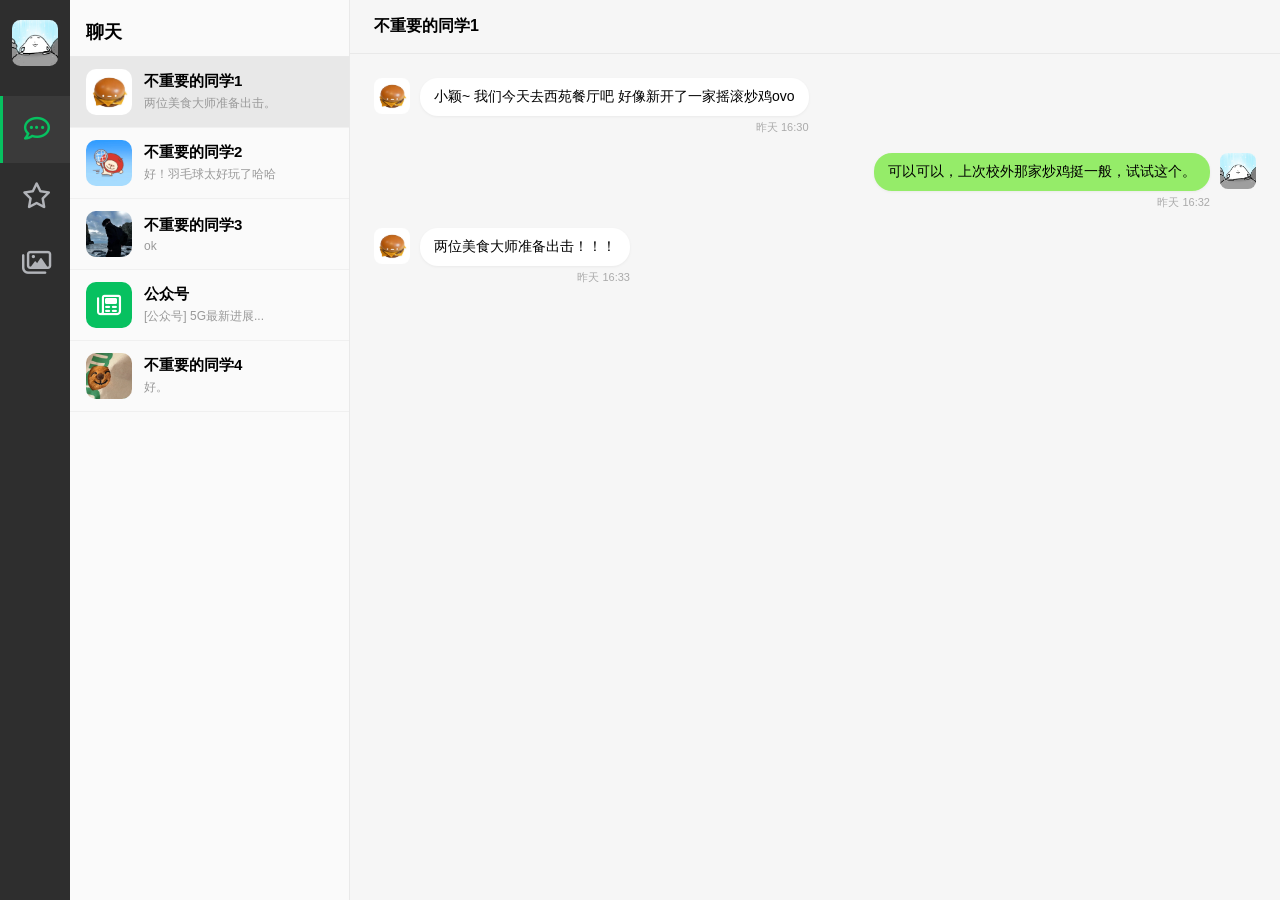
==== commit 61c55a81: "Add files via upload" ====
--- a/index.html
+++ b/index.html
@@ -546,7 +546,81 @@
         }
         .modal-btn-confirm:hover {
             background: #06b158;
-        }
+        }
+		
+		/* ---------- 移动端适配 (屏幕宽度小于 700px) ---------- */
+		@media (max-width: 700px) {
+		    .wechat-frame {
+		        flex-direction: column;           /* 主框架改为纵向排列 */
+		    }
+		
+		    /* 左侧导航改为底部固定栏 */
+		    .nav-sidebar {
+		        width: 100%;
+		        height: 60px;
+		        flex-direction: row;
+		        justify-content: space-around;
+		        padding: 0;
+		        order: 2;                         /* 放在底部 */
+		        background-color: #2e2e2e;
+		        border-top: 1px solid #3a3a3a;
+		    }
+		    .nav-sidebar .avatar {
+		        display: none;                     /* 移动端隐藏头像 */
+		    }
+		    .nav-sidebar .nav-icon {
+		        width: auto;
+		        padding: 12px 0;
+		        border-left: none;
+		        border-bottom: 3px solid transparent;
+		    }
+		    .nav-sidebar .nav-icon.active {
+		        border-left-color: transparent;
+		        border-bottom-color: #07c160;
+		    }
+		    .nav-sidebar .spacer {
+		        display: none;
+		    }
+		
+		    /* 聊天列表面板占满剩余空间 */
+		    .chat-list-panel {
+		        width: 100%;
+		        height: calc(100vh - 60px);        /* 减去底部导航高度 */
+		        order: 1;
+		    }
+		
+		    /* 右侧面板默认占满全屏 (隐藏/显示由 JS 控制) */
+		    .right-panel {
+		        position: fixed;
+		        top: 0;
+		        left: 0;
+		        width: 100%;
+		        height: 100vh;
+		        z-index: 10;
+		        background: #f6f6f6;
+		        display: none;                     /* 默认隐藏 */
+		    }
+		    .right-panel.show-mobile {
+		        display: flex;                     /* 需要显示时添加此类 */
+		        flex-direction: column;
+		    }
+		
+		    /* 右侧头部添加返回按钮 (始终可见) */
+		    .panel-header .back-btn-mobile {
+		        display: inline-block;
+		        background: none;
+		        border: none;
+		        color: #07c160;
+		        font-size: 16px;
+		        margin-right: 12px;
+		        cursor: pointer;
+		    }
+		
+		    /* 面板头部返回按钮区调整 */
+		    #dynamicBack {
+		        margin-left: 0;
+		    }
+		}
 
         @keyframes modalFadeIn {
             from { opacity: 0; transform: scale(0.95); }
@@ -558,7 +632,7 @@
 <div class="wechat-frame">
     <!-- 左侧导航栏 -->
     <div class="nav-sidebar">
-        <div class="avatar" style="background-image: url('../img/touxiang.jpg'); background-size: cover; background-position: center;"></div>
+        <div class="avatar" style="background-image: url('img/touxiang.jpg'); background-size: cover; background-position: center;"></div>
         <div class="nav-icon active" id="nav-chat" title="聊天"><i class="fa-regular fa-comment-dots"></i></div>
         <div class="nav-icon" id="nav-collection" title="收藏文件"><i class="fa-regular fa-star"></i></div>
         <div class="nav-icon" id="nav-moments" title="朋友圈"><i class="fa-regular fa-images"></i></div>
@@ -571,7 +645,7 @@
         <div class="chat-items">
             <!-- 三个真实人物 + 一个公众号 -->
             <div class="chat-item active" data-target="person1" id="chat-person1">
-                <div class="chat-avatar" style="background-image: url('../img/tongxue1.jpg'); background-size: cover; background-position: center;"></div>
+                <div class="chat-avatar" style="background-image: url('img/tongxue1.jpg'); background-size: cover; background-position: center;"></div>
                 <div class="chat-info">
                     <div class="chat-name">不重要的同学1</div>
                     <div class="chat-preview">两位美食大师准备出击。</div>
@@ -579,7 +653,7 @@
             </div>
 			
             <div class="chat-item" data-target="person2" id="chat-person2">
-                <div class="chat-avatar" style="background-image: url('../img/tongxue2.jpg'); background-size: cover; background-position: center;"></div>
+                <div class="chat-avatar" style="background-image: url('img/tongxue2.jpg'); background-size: cover; background-position: center;"></div>
                 <div class="chat-info">
                     <div class="chat-name">不重要的同学2</div>
                     <div class="chat-preview">好！羽毛球太好玩了哈哈</div>
@@ -587,7 +661,7 @@
             </div>
 			
             <div class="chat-item" data-target="person3" id="chat-person3">
-                <div class="chat-avatar" style="background-image: url('../img/tongxue3.jpg'); background-size: cover; background-position: center;"></div>
+                <div class="chat-avatar" style="background-image: url('img/tongxue3.jpg'); background-size: cover; background-position: center;"></div>
                 <div class="chat-info">
                     <div class="chat-name">不重要的同学3</div>
                     <div class="chat-preview">ok</div>
@@ -604,7 +678,7 @@
 			
 			<!-- 新增：不重要的同学4 -->
 			<div class="chat-item" data-target="person4" id="chat-person4">
-			    <div class="chat-avatar" style="background-image: url('../img/tongxue4.jpg'); background-size: cover; background-position: center;"></div>
+			    <div class="chat-avatar" style="background-image: url('img/tongxue4.jpg'); background-size: cover; background-position: center;"></div>
 			    <div class="chat-info">
 			        <div class="chat-name">不重要的同学4</div>
 			        <div class="chat-preview">好。</div>
@@ -626,15 +700,15 @@
             <!-- 1. 不重要的同学1聊天记录 -->
             <div class="chat-messages" id="chatViewPerson1">
                 <div class="chat-message-bubble left">
-                    <div class="bubble-avatar" style="background-image: url('../img/tongxue1.jpg'); background-size: cover; background-position: center;"></div>
+                    <div class="bubble-avatar" style="background-image: url('img/tongxue1.jpg'); background-size: cover; background-position: center;"></div>
                     <div><div class="bubble-content">小颖~ 我们今天去西苑餐厅吧 好像新开了一家摇滚炒鸡ovo</div><div class="message-time">昨天 16:30</div></div>
                 </div>
                 <div class="chat-message-bubble right">
-                    <div class="bubble-avatar" style="background-image: url('../img/touxiang.jpg'); background-size: cover; background-position: center;"></div>
+                    <div class="bubble-avatar" style="background-image: url('img/touxiang.jpg'); background-size: cover; background-position: center;"></div>
                     <div><div class="bubble-content">可以可以，上次校外那家炒鸡挺一般，试试这个。</div><div class="message-time">昨天 16:32</div></div>
                 </div>
                 <div class="chat-message-bubble left">
-                    <div class="bubble-avatar" style="background-image: url('../img/tongxue1.jpg'); background-size: cover; background-position: center;"></div>
+                    <div class="bubble-avatar" style="background-image: url('img/tongxue1.jpg'); background-size: cover; background-position: center;"></div>
                     <div><div class="bubble-content">两位美食大师准备出击！！！</div><div class="message-time">昨天 16:33</div></div>
                 </div>
             </div>
@@ -642,11 +716,11 @@
             <!-- 2. 不重要的同学2聊天记录 -->
             <div class="chat-messages hidden" id="chatViewPerson2">
                 <div class="chat-message-bubble left">
-                     <div class="bubble-avatar" style="background-image: url('../img/tongxue2.jpg'); background-size: cover; background-position: center;"></div>
+                     <div class="bubble-avatar" style="background-image: url('img/tongxue2.jpg'); background-size: cover; background-position: center;"></div>
                     <div><div class="bubble-content">齐同学，今天打羽毛球很开心！下次有空再约？</div><div class="message-time">昨天 14：11</div></div>
                 </div>
                 <div class="chat-message-bubble right">
-                     <div class="bubble-avatar" style="background-image: url('../img/touxiang.jpg'); background-size: cover; background-position: center;"></div>
+                     <div class="bubble-avatar" style="background-image: url('img/touxiang.jpg'); background-size: cover; background-position: center;"></div>
                     <div><div class="bubble-content">好！羽毛球太好玩了哈哈</div><div class="message-time">昨天 14：17</div></div>
                 </div>
             </div>
@@ -654,11 +728,11 @@
             <!-- 3. 不重要的同学3聊天记录 -->
             <div class="chat-messages hidden" id="chatViewPerson3">
                 <div class="chat-message-bubble left">
-                    <div class="bubble-avatar" style="background-image: url('../img/tongxue3.jpg'); background-size: cover; background-position: center;"></div>
+                    <div class="bubble-avatar" style="background-image: url('img/tongxue3.jpg'); background-size: cover; background-position: center;"></div>
                     <div><div class="bubble-content">实验报告我交上去了，你记得中午之前放到导师办公室里面。</div><div class="message-time">昨天 09:45</div></div>
                 </div>
                 <div class="chat-message-bubble right">
-                     <div class="bubble-avatar" style="background-image: url('../img/touxiang.jpg'); background-size: cover; background-position: center;"></div>
+                     <div class="bubble-avatar" style="background-image: url('img/touxiang.jpg'); background-size: cover; background-position: center;"></div>
                     <div><div class="bubble-content">ok</div><div class="message-time">昨天 09:50</div></div>
                 </div>
             </div>
@@ -666,35 +740,35 @@
 			<!-- 4. 不重要的同学4聊天记录（新增） -->
 			<div class="chat-messages hidden" id="chatViewPerson4">
 			    <div class="chat-message-bubble left">
-			        <div class="bubble-avatar" style="background-image: url('../img/tongxue4.jpg'); background-size: cover;"></div>
+			        <div class="bubble-avatar" style="background-image: url('img/tongxue4.jpg'); background-size: cover;"></div>
 			        <div><div class="bubble-content">你好！这位同学，你不是本地人吧？</div><div class="message-time">前天 10:00</div></div>
 			    </div>
 			    <div class="chat-message-bubble right">
-			        <div class="bubble-avatar" style="background-image: url('../img/touxiang.jpg'); background-size: cover;"></div>
+			        <div class="bubble-avatar" style="background-image: url('img/touxiang.jpg'); background-size: cover;"></div>
 			        <div><div class="bubble-content">哈哈怎么看出来的？</div><div class="message-time">前天 10:01</div></div>
 			    </div>
 				<div class="chat-message-bubble left">
-				    <div class="bubble-avatar" style="background-image: url('../img/tongxue4.jpg'); background-size: cover;"></div>
+				    <div class="bubble-avatar" style="background-image: url('img/tongxue4.jpg'); background-size: cover;"></div>
 				    <div><div class="bubble-content">你和我认识的一个男生长得超级像，只是口音差了点。</div><div class="message-time">前天 10:05</div></div>
 				</div>
 				<div class="chat-message-bubble right">
-				    <div class="bubble-avatar" style="background-image: url('../img/touxiang.jpg'); background-size: cover;"></div>
+				    <div class="bubble-avatar" style="background-image: url('img/touxiang.jpg'); background-size: cover;"></div>
 				    <div><div class="bubble-content">哦？那他是哪儿人啊？</div><div class="message-time">前天 10:09</div></div>
 				</div>
 				<div class="chat-message-bubble left">
-				    <div class="bubble-avatar" style="background-image: url('../img/tongxue4.jpg'); background-size: cover;"></div>
+				    <div class="bubble-avatar" style="background-image: url('img/tongxue4.jpg'); background-size: cover;"></div>
 				    <div><div class="bubble-content">姬巷？他爸妈特别宠他，他现在在做公众号编辑，他爸爸死活不同意，要他回去相亲呢。</div><div class="message-time">前天 10:10</div></div>
 				</div>
 				<div class="chat-message-bubble right">
-				    <div class="bubble-avatar" style="background-image: url('../img/touxiang.jpg'); background-size: cover;"></div>
+				    <div class="bubble-avatar" style="background-image: url('img/touxiang.jpg'); background-size: cover;"></div>
 				    <div><div class="bubble-content">公众号名字叫什么呀？我去支持一下这位和我长得像的朋友。</div><div class="message-time">前天 10:10</div></div>
 				</div>
 				<div class="chat-message-bubble left">
-				    <div class="bubble-avatar" style="background-image: url('../img/tongxue4.jpg'); background-size: cover;"></div>
+				    <div class="bubble-avatar" style="background-image: url('img/tongxue4.jpg'); background-size: cover;"></div>
 				    <div><div class="bubble-content">叫小巷什么报，等我问问他，具体我也忘了。</div><div class="message-time">前天 10:12</div></div>
 				</div>
 				<div class="chat-message-bubble right">
-				    <div class="bubble-avatar" style="background-image: url('../img/touxiang.jpg'); background-size: cover;"></div>
+				    <div class="bubble-avatar" style="background-image: url('img/touxiang.jpg'); background-size: cover;"></div>
 				    <div><div class="bubble-content">好</div><div class="message-time">前天 10:01</div></div>
 				</div>
 			</div>
@@ -708,7 +782,7 @@
                 </div>
                 <div class="mp-article-list">
                     <div class="mp-article-card" id="article1">
-                        <div class="mp-article-cover" style="background-image: url('../img/cover1.jpg'); background-size: cover; background-position: center;"></div>
+                        <div class="mp-article-cover" style="background-image: url('img/cover1.jpg'); background-size: cover; background-position: center;"></div>
                             <div class="mp-article-info">
                             <h4>5G新动态：今年覆盖所有地级市</h4>
 							<span class="mp-account">科技早报</span> 
@@ -716,7 +790,7 @@
                         </div>
                     </div>
                     <div class="mp-article-card" id="article2">
-                        <div class="mp-article-cover" style="background-image: url('../img/cover2.jpg'); background-size: cover; background-position: center;"></div>
+                        <div class="mp-article-cover" style="background-image: url('img/cover2.jpg'); background-size: cover; background-position: center;"></div>
                         <div class="mp-article-info">
                             <h4>你会时常想起老家姬巷的那一碗羊汤烧饼吗？</h4>
 							<span class="mp-account">XX日报</span> 
@@ -724,7 +798,7 @@
                         </div>
                     </div>
                     <div class="mp-article-card" id="article3">
-                         <div class="mp-article-cover" style="background-image: url('../img/cover3.jpg'); background-size: cover; background-position: center;"></div>
+                         <div class="mp-article-cover" style="background-image: url('img/cover3.jpg'); background-size: cover; background-position: center;"></div>
                         <div class="mp-article-info">
                             <h4>智能手表新功能曝光</h4>
 							<span class="mp-account">老王有话说</span> 
@@ -732,7 +806,7 @@
                         </div>
                     </div>
 					<div class="mp-article-card" id="article4">   <!-- 修正重复ID为 article4 -->
-					     <div class="mp-article-cover" style="background-image: url('../img/cover4.jpg'); background-size: cover; background-position: center;"></div>
+					     <div class="mp-article-cover" style="background-image: url('img/cover4.jpg'); background-size: cover; background-position: center;"></div>
 					    <div class="mp-article-info">
 					        <h4>Z大课程表上线新功能！</h4>
 							<span class="mp-account">Z大公众号</span> 
@@ -843,6 +917,7 @@
     </div>
 </div>
 
+
 <script>
     (function() {
         // 获取元素
@@ -850,6 +925,7 @@
         const navCollection = document.getElementById('nav-collection');
         const navMoments = document.getElementById('nav-moments');
         const chatListPanel = document.getElementById('chatListPanel');
+        const rightPanel = document.querySelector('.right-panel'); // 移动端用
         const panelHeader = document.getElementById('panelHeader');
         const headerTitle = document.getElementById('headerTitle');
         const dynamicBack = document.getElementById('dynamicBack');
@@ -892,6 +968,25 @@
         const modalCancel = document.getElementById('modalCancel');
         const modalConfirm = document.getElementById('modalConfirm');
         let pendingCard = null;
+
+        // ---------- 移动端辅助函数 ----------
+        function addMobileBackButton() {
+            if (!document.getElementById('mobileBackBtn')) {
+                const backBtn = document.createElement('button');
+                backBtn.id = 'mobileBackBtn';
+                backBtn.className = 'back-btn-mobile';
+                backBtn.innerHTML = '<i class="fa-solid fa-arrow-left"></i> 返回';
+                backBtn.addEventListener('click', () => {
+                    rightPanel.classList.remove('show-mobile');
+                    chatListPanel.style.display = 'flex'; // 恢复聊天列表
+                });
+                panelHeader.insertBefore(backBtn, panelHeader.firstChild);
+            }
+        }
+
+        function isMobile() {
+            return window.innerWidth <= 700;
+        }
 
         // 辅助函数：隐藏所有右侧视图
         function hideAllViews() {
@@ -983,6 +1078,14 @@
             clearChatActive();
             chatPerson1.classList.add('active');
             showChatSubPage();
+
+            // 移动端：隐藏聊天列表（但此时已在聊天页面，右侧面板会自动显示？实际上点击导航后默认显示聊天列表和右侧面板，移动端应隐藏聊天列表？这里保留原有逻辑）
+            // 但导航到聊天页面时，移动端应该隐藏右侧面板，显示聊天列表？我们的设计是初始显示聊天列表，点击条目才显示右侧面板。
+            // 因此 navChat 在移动端应确保右侧面板隐藏，聊天列表显示。
+            if (isMobile()) {
+                rightPanel.classList.remove('show-mobile');
+                chatListPanel.style.display = 'flex';
+            }
         });
 
         navCollection.addEventListener('click', () => {
@@ -991,6 +1094,12 @@
             chatListPanel.style.display = 'none';
             currentMainPage = 'collection';
             showCollectionMain();
+
+            // 移动端：显示右侧面板，隐藏聊天列表（已隐藏），添加返回按钮
+            if (isMobile()) {
+                rightPanel.classList.add('show-mobile');
+                addMobileBackButton();
+            }
         });
 
         navMoments.addEventListener('click', () => {
@@ -999,6 +1108,12 @@
             chatListPanel.style.display = 'none';
             currentMainPage = 'moments';
             showMoments();
+
+            // 移动端：显示右侧面板
+            if (isMobile()) {
+                rightPanel.classList.add('show-mobile');
+                addMobileBackButton();
+            }
         });
 
         // 聊天条目点击
@@ -1009,7 +1124,15 @@
             currentChatSub = 'person1';
             inMpArticle = false;
             showChatSubPage();
+
+            // 移动端：显示右侧面板，隐藏聊天列表
+            if (isMobile()) {
+                chatListPanel.style.display = 'none';
+                rightPanel.classList.add('show-mobile');
+                addMobileBackButton();
+            }
         });
+
         chatPerson2.addEventListener('click', () => {
             if (currentMainPage !== 'chat') return;
             clearChatActive();
@@ -1017,7 +1140,14 @@
             currentChatSub = 'person2';
             inMpArticle = false;
             showChatSubPage();
+
+            if (isMobile()) {
+                chatListPanel.style.display = 'none';
+                rightPanel.classList.add('show-mobile');
+                addMobileBackButton();
+            }
         });
+
         chatPerson3.addEventListener('click', () => {
             if (currentMainPage !== 'chat') return;
             clearChatActive();
@@ -1025,7 +1155,14 @@
             currentChatSub = 'person3';
             inMpArticle = false;
             showChatSubPage();
+
+            if (isMobile()) {
+                chatListPanel.style.display = 'none';
+                rightPanel.classList.add('show-mobile');
+                addMobileBackButton();
+            }
         });
+
         chatPerson4.addEventListener('click', () => {
             if (currentMainPage !== 'chat') return;
             clearChatActive();
@@ -1033,7 +1170,14 @@
             currentChatSub = 'person4';
             inMpArticle = false;
             showChatSubPage();
+
+            if (isMobile()) {
+                chatListPanel.style.display = 'none';
+                rightPanel.classList.add('show-mobile');
+                addMobileBackButton();
+            }
         });
+
         chatMp.addEventListener('click', () => {
             if (currentMainPage !== 'chat') return;
             clearChatActive();
@@ -1041,6 +1185,13 @@
             currentChatSub = 'mp';
             inMpArticle = false;
             showChatSubPage();
+
+            // 移动端：显示右侧面板
+            if (isMobile()) {
+                chatListPanel.style.display = 'none';
+                rightPanel.classList.add('show-mobile');
+                addMobileBackButton();
+            }
         });
 
         // 公众号图文点击：第二篇点进去可阅读
@@ -1049,6 +1200,13 @@
             if (currentMainPage !== 'chat' || currentChatSub !== 'mp') return;
             inMpArticle = true;
             showChatSubPage(true);
+
+            // 移动端：显示右侧面板（文章页）
+            if (isMobile()) {
+                chatListPanel.style.display = 'none';
+                rightPanel.classList.add('show-mobile');
+                addMobileBackButton();
+            }
         });
 
         // 收藏卡片点击 (根据 data-collection 显示不同内容)
@@ -1178,8 +1336,28 @@
             currentMainPage = 'chat';
             currentChatSub = 'person1';
             showChatSubPage();
+			
+            // 移动端初始隐藏右侧面板
+            if (isMobile()) {
+                rightPanel.classList.remove('show-mobile');
+            }
+        });
+
+        // 处理窗口大小变化（移动端/桌面端切换）
+        window.addEventListener('resize', () => {
+            if (window.innerWidth > 700) {
+                // 桌面模式：显示所有面板
+                chatListPanel.style.display = 'flex';
+                rightPanel.classList.remove('show-mobile');
+            } else {
+                // 移动端：默认隐藏右侧面板，显示聊天列表
+                rightPanel.classList.remove('show-mobile');
+                chatListPanel.style.display = 'flex';
+            }
         });
     })();
-</script>
+</script>
+
+
 </body>
 </html>
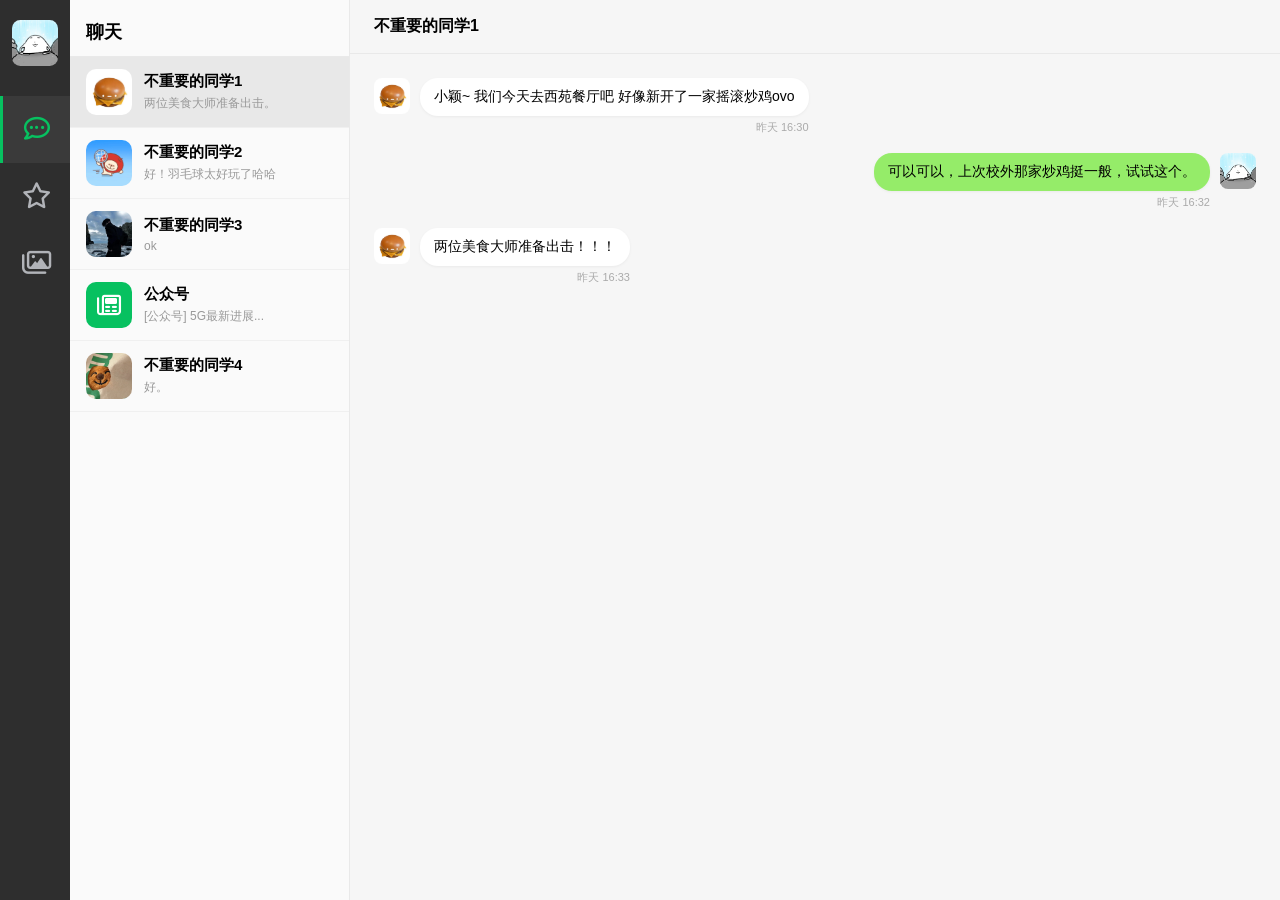
==== commit 8c6546ca: "Add files via upload" ====
--- a/index.html
+++ b/index.html
@@ -548,31 +548,35 @@
             background: #06b158;
         }
 		
-		/* ---------- 移动端适配 (屏幕宽度小于 700px) ---------- */
 		@media (max-width: 700px) {
 		    .wechat-frame {
-		        flex-direction: column;           /* 主框架改为纵向排列 */
+		        position: relative; /* 为内部绝对定位提供参考 */
 		    }
 		
 		    /* 左侧导航改为底部固定栏 */
 		    .nav-sidebar {
+		        position: fixed;
+		        bottom: 0;
+		        left: 0;
 		        width: 100%;
 		        height: 60px;
+		        display: flex;
 		        flex-direction: row;
 		        justify-content: space-around;
-		        padding: 0;
-		        order: 2;                         /* 放在底部 */
+		        align-items: center;
 		        background-color: #2e2e2e;
 		        border-top: 1px solid #3a3a3a;
+		        z-index: 20; /* 确保导航栏在最上层 */
 		    }
 		    .nav-sidebar .avatar {
-		        display: none;                     /* 移动端隐藏头像 */
+		        display: none;
 		    }
 		    .nav-sidebar .nav-icon {
 		        width: auto;
-		        padding: 12px 0;
+		        padding: 0;
 		        border-left: none;
 		        border-bottom: 3px solid transparent;
+		        line-height: 60px;
 		    }
 		    .nav-sidebar .nav-icon.active {
 		        border-left-color: transparent;
@@ -582,30 +586,34 @@
 		        display: none;
 		    }
 		
-		    /* 聊天列表面板占满剩余空间 */
-		    .chat-list-panel {
-		        width: 100%;
-		        height: calc(100vh - 60px);        /* 减去底部导航高度 */
-		        order: 1;
-		    }
-		
-		    /* 右侧面板默认占满全屏 (隐藏/显示由 JS 控制) */
+		    /* 聊天列表面板和右侧面板占据除底部导航外的区域 */
+		    .chat-list-panel,
 		    .right-panel {
-		        position: fixed;
+		        position: absolute;
 		        top: 0;
 		        left: 0;
 		        width: 100%;
-		        height: 100vh;
-		        z-index: 10;
-		        background: #f6f6f6;
-		        display: none;                     /* 默认隐藏 */
+		        height: calc(100% - 60px); /* 减去底部导航高度 */
+		        overflow-y: auto;
+		    }
+		
+		    .chat-list-panel {
+		        display: flex; /* 默认显示 */
+		        flex-direction: column;
+		        background-color: #fafafa;
+		    }
+		
+		    /* 右侧面板默认隐藏 */
+		    .right-panel {
+		        display: none;
+		        flex-direction: column;
+		        background-color: #f6f6f6;
 		    }
 		    .right-panel.show-mobile {
-		        display: flex;                     /* 需要显示时添加此类 */
-		        flex-direction: column;
+		        display: flex; /* 需要显示时添加此类 */
 		    }
 		
-		    /* 右侧头部添加返回按钮 (始终可见) */
+		    /* 右侧头部返回按钮样式 */
 		    .panel-header .back-btn-mobile {
 		        display: inline-block;
 		        background: none;
@@ -616,12 +624,11 @@
 		        cursor: pointer;
 		    }
 		
-		    /* 面板头部返回按钮区调整 */
 		    #dynamicBack {
 		        margin-left: 0;
 		    }
-		}
-
+		}
+		
         @keyframes modalFadeIn {
             from { opacity: 0; transform: scale(0.95); }
             to { opacity: 1; transform: scale(1); }
@@ -925,7 +932,7 @@
         const navCollection = document.getElementById('nav-collection');
         const navMoments = document.getElementById('nav-moments');
         const chatListPanel = document.getElementById('chatListPanel');
-        const rightPanel = document.querySelector('.right-panel'); // 移动端用
+        const rightPanel = document.querySelector('.right-panel');
         const panelHeader = document.getElementById('panelHeader');
         const headerTitle = document.getElementById('headerTitle');
         const dynamicBack = document.getElementById('dynamicBack');
@@ -970,25 +977,11 @@
         let pendingCard = null;
 
         // ---------- 移动端辅助函数 ----------
-        function addMobileBackButton() {
-            if (!document.getElementById('mobileBackBtn')) {
-                const backBtn = document.createElement('button');
-                backBtn.id = 'mobileBackBtn';
-                backBtn.className = 'back-btn-mobile';
-                backBtn.innerHTML = '<i class="fa-solid fa-arrow-left"></i> 返回';
-                backBtn.addEventListener('click', () => {
-                    rightPanel.classList.remove('show-mobile');
-                    chatListPanel.style.display = 'flex'; // 恢复聊天列表
-                });
-                panelHeader.insertBefore(backBtn, panelHeader.firstChild);
-            }
-        }
-
         function isMobile() {
             return window.innerWidth <= 700;
         }
 
-        // 辅助函数：隐藏所有右侧视图
+        // 隐藏所有右侧视图
         function hideAllViews() {
             allViews.forEach(v => v.classList.add('hidden'));
         }
@@ -1003,14 +996,27 @@
             navIcons.forEach(icon => icon.classList.remove('active'));
         }
 
-        // 更新右侧标题
+        // 更新右侧标题（统一处理返回按钮和移动端面板）
         function setHeaderTitle(text, showBack = false, backHandler = null) {
             headerTitle.innerText = text;
             if (showBack) {
                 dynamicBack.innerHTML = '<button class="back-btn" id="backBtn"><i class="fa-solid fa-arrow-left"></i> 返回</button>';
-                document.getElementById('backBtn')?.addEventListener('click', (e) => {
+                const backBtn = document.getElementById('backBtn');
+                backBtn?.addEventListener('click', (e) => {
                     e.stopPropagation();
                     if (backHandler) backHandler();
+                    // 移动端：返回后根据当前主页面调整面板显示
+                    if (isMobile()) {
+                        if (currentMainPage === 'chat') {
+                            // 返回聊天列表：显示聊天列表，隐藏右侧面板
+                            chatListPanel.style.display = 'flex';
+                            rightPanel.classList.remove('show-mobile');
+                        } else {
+                            // 返回收藏或朋友圈：显示右侧面板，隐藏聊天列表
+                            rightPanel.classList.add('show-mobile');
+                            chatListPanel.style.display = 'none';
+                        }
+                    }
                 });
             } else {
                 dynamicBack.innerHTML = '';
@@ -1046,7 +1052,6 @@
                 } else {
                     mpHome.classList.remove('hidden');
                     setHeaderTitle('公众号');
-                    dynamicBack.innerHTML = '';
                 }
             }
         }
@@ -1071,7 +1076,6 @@
             if (currentMainPage === 'chat') return;
             clearNavActive();
             navChat.classList.add('active');
-            chatListPanel.style.display = 'flex';
             currentMainPage = 'chat';
             currentChatSub = 'person1';
             inMpArticle = false;
@@ -1079,11 +1083,11 @@
             chatPerson1.classList.add('active');
             showChatSubPage();
 
-            // 移动端：隐藏聊天列表（但此时已在聊天页面，右侧面板会自动显示？实际上点击导航后默认显示聊天列表和右侧面板，移动端应隐藏聊天列表？这里保留原有逻辑）
-            // 但导航到聊天页面时，移动端应该隐藏右侧面板，显示聊天列表？我们的设计是初始显示聊天列表，点击条目才显示右侧面板。
-            // 因此 navChat 在移动端应确保右侧面板隐藏，聊天列表显示。
             if (isMobile()) {
+                // 聊天主页面：显示聊天列表，隐藏右侧面板
+                chatListPanel.style.display = 'flex';
                 rightPanel.classList.remove('show-mobile');
+            } else {
                 chatListPanel.style.display = 'flex';
             }
         });
@@ -1091,28 +1095,30 @@
         navCollection.addEventListener('click', () => {
             clearNavActive();
             navCollection.classList.add('active');
-            chatListPanel.style.display = 'none';
             currentMainPage = 'collection';
             showCollectionMain();
 
-            // 移动端：显示右侧面板，隐藏聊天列表（已隐藏），添加返回按钮
             if (isMobile()) {
+                // 收藏主页面：显示右侧面板，隐藏聊天列表（无返回按钮）
                 rightPanel.classList.add('show-mobile');
-                addMobileBackButton();
+                chatListPanel.style.display = 'none';
+            } else {
+                chatListPanel.style.display = 'none';
             }
         });
 
         navMoments.addEventListener('click', () => {
             clearNavActive();
             navMoments.classList.add('active');
-            chatListPanel.style.display = 'none';
             currentMainPage = 'moments';
             showMoments();
 
-            // 移动端：显示右侧面板
             if (isMobile()) {
+                // 朋友圈主页面：显示右侧面板，隐藏聊天列表（无返回按钮）
                 rightPanel.classList.add('show-mobile');
-                addMobileBackButton();
+                chatListPanel.style.display = 'none';
+            } else {
+                chatListPanel.style.display = 'none';
             }
         });
 
@@ -1125,11 +1131,10 @@
             inMpArticle = false;
             showChatSubPage();
 
-            // 移动端：显示右侧面板，隐藏聊天列表
             if (isMobile()) {
+                // 进入聊天详情：隐藏聊天列表，显示右侧面板
                 chatListPanel.style.display = 'none';
                 rightPanel.classList.add('show-mobile');
-                addMobileBackButton();
             }
         });
 
@@ -1144,7 +1149,6 @@
             if (isMobile()) {
                 chatListPanel.style.display = 'none';
                 rightPanel.classList.add('show-mobile');
-                addMobileBackButton();
             }
         });
 
@@ -1159,7 +1163,6 @@
             if (isMobile()) {
                 chatListPanel.style.display = 'none';
                 rightPanel.classList.add('show-mobile');
-                addMobileBackButton();
             }
         });
 
@@ -1174,7 +1177,6 @@
             if (isMobile()) {
                 chatListPanel.style.display = 'none';
                 rightPanel.classList.add('show-mobile');
-                addMobileBackButton();
             }
         });
 
@@ -1186,11 +1188,9 @@
             inMpArticle = false;
             showChatSubPage();
 
-            // 移动端：显示右侧面板
             if (isMobile()) {
                 chatListPanel.style.display = 'none';
                 rightPanel.classList.add('show-mobile');
-                addMobileBackButton();
             }
         });
 
@@ -1201,18 +1201,15 @@
             inMpArticle = true;
             showChatSubPage(true);
 
-            // 移动端：显示右侧面板（文章页）
             if (isMobile()) {
                 chatListPanel.style.display = 'none';
                 rightPanel.classList.add('show-mobile');
-                addMobileBackButton();
             }
         });
 
-        // 收藏卡片点击 (根据 data-collection 显示不同内容)
+        // 收藏卡片点击
         const collectionCards = document.querySelectorAll('.collection-card');
         
-        // 定义打开收藏详情的函数（复用）
         function openCollectionDetail(collectionId) {
             let title, meta, body;
             if (collectionId === '1') {
@@ -1227,7 +1224,6 @@
             } else if (collectionId === '3') {
                 title = '公众号文章';
                 meta = '昨天 · 876 KB';
-                // 替换为用户提供的长文本，并添加阅读全文链接
                 body = '<p>你会时常想起老家姬巷的那一碗羊汤烧饼吗？</p>' +
                        '<p>姬巷村位于我市A县，A县虽然是贫困县可在美食方面却不“贫困”。羊汤烧饼，作为当地有名的美食时常勾起在外游子的一缕缕愁思。</p>' +
                        '<p>你是否有过这样的经历，人在外地，肚子咕咕作响，到了吃饭时间。可是在外卖平台上左看右看，仍然找不到自己想吃的东西。肚子的抗拒声越来越大，你不得不向他妥协，随意点了一份外卖。扣款声音刚刚响起，你就想到了儿时村中的味道。</p>' +
@@ -1237,43 +1233,41 @@
                        '<p>A县这个曾经的贫困县，深知自己的“财富”所在。它没有盲目追求烟囱林立的工业，而是将“美食文化+生态旅游”作为发展的主轴。除了姬巷的羊汤烧饼，县里其他乡镇的酱菜、豆腐、山野菌子，都被挖掘、包装，形成了丰富的地方物产矩阵。一条条旅游专线将各个美食村落串联起来，游客可以在这里体验从田间到灶头的完整风味之旅。</p>' +
                        '<p>现在的姬巷很好。炉火比以往任何时候都更旺，那锅汤依旧按照古法，从容不迫地咕嘟着。只是围坐在锅边的人，除了皱纹里藏着故事的老人，多了许多眼里有光的年轻人，以及慕名而来、满心好奇的远方客人。</p>' +
                        '<p>这里的发展，就像那碗羊汤烧饼——底色依然是传统与淳厚，但有了更丰富的配搭、更广阔的天地，以及一个确定无疑的、越来越好的未来。</p>' +
-                      '<p style="margin-top: 24px;"><span onclick="window.location.href=\'./baogao.html\';" style="color: #07c160; cursor: pointer; font-weight: 500;">📖 阅读全文 →</span></p>';
+                      '<p style="margin-top: 24px;"><a href="./baogao.html" target="_blank" style="color: #07c160; text-decoration: none; font-weight: 500;">📖 阅读全文 →</a></p>';
             }
     
-            // 更新阅读视图的内容
             document.getElementById('collectionTitle').innerText = title;
             document.getElementById('collectionMeta').innerText = meta;
             document.getElementById('collectionBody').innerHTML = body;
     
-            // 切换到阅读视图
             inCollectionRead = true;
             hideAllViews();
             collectionRead.classList.remove('hidden');
             setHeaderTitle(title, true, () => {
                 showCollectionMain(); // 返回收藏列表
             });
-        }
-
-        // 重置模态框状态（清除错误样式和提示）
+
+            // 移动端确保右侧面板显示（收藏详情页）
+            if (isMobile()) {
+                rightPanel.classList.add('show-mobile');
+                chatListPanel.style.display = 'none';
+            }
+        }
+
         function resetModalState() {
             modalInput.classList.remove('error');
             modalError.style.display = 'none';
         }
 
-        // 当用户开始输入时，清除错误状态
-        modalInput.addEventListener('input', () => {
-            resetModalState();
-        });
+        modalInput.addEventListener('input', resetModalState);
 
         collectionCards.forEach(card => {
             card.addEventListener('click', (e) => {
                 if (currentMainPage !== 'collection') return;
         
-                const collectionId = card.getAttribute('data-collection'); // "1", "2", "3"
+                const collectionId = card.getAttribute('data-collection');
                 
-                // 对公众号文章（collectionId === '3'）显示自定义模态框
                 if (collectionId === '3') {
-                    // 显示模态框，重置状态
                     modalOverlay.classList.remove('hidden');
                     modalInput.value = '';
                     resetModalState();
@@ -1285,13 +1279,11 @@
                     const onConfirm = () => {
                         const answer = modalInput.value.trim();
                         if (answer === '小巷日报') {
-                            // 验证通过
                             modalOverlay.classList.add('hidden');
                             modalConfirm.removeEventListener('click', onConfirm);
                             modalCancel.removeEventListener('click', onCancel);
                             openCollectionDetail(collectionId);
                         } else {
-                            // 搜索失败，无文章
                             modalInput.classList.add('error');
                             modalError.style.display = 'block';
                         }
@@ -1304,7 +1296,6 @@
                         resetModalState();
                     };
                     
-                    // 移除旧监听器，添加新监听器
                     modalConfirm.removeEventListener('click', onConfirm);
                     modalCancel.removeEventListener('click', onCancel);
                     modalConfirm.addEventListener('click', onConfirm);
@@ -1313,7 +1304,6 @@
                     return;
                 }
                 
-                // 其他卡片直接打开
                 openCollectionDetail(collectionId);
             });
         });
@@ -1336,28 +1326,33 @@
             currentMainPage = 'chat';
             currentChatSub = 'person1';
             showChatSubPage();
-			
-            // 移动端初始隐藏右侧面板
+
             if (isMobile()) {
                 rightPanel.classList.remove('show-mobile');
             }
         });
 
-        // 处理窗口大小变化（移动端/桌面端切换）
+        // 窗口大小变化处理
         window.addEventListener('resize', () => {
             if (window.innerWidth > 700) {
-                // 桌面模式：显示所有面板
+                // 桌面模式：恢复原有布局
                 chatListPanel.style.display = 'flex';
                 rightPanel.classList.remove('show-mobile');
+                // 重置定位样式（如果需要）
             } else {
-                // 移动端：默认隐藏右侧面板，显示聊天列表
-                rightPanel.classList.remove('show-mobile');
-                chatListPanel.style.display = 'flex';
+                // 切换到移动端时，根据当前主页面调整显示
+                if (currentMainPage === 'chat') {
+                    // 在聊天主页面：显示聊天列表，隐藏右侧面板
+                    chatListPanel.style.display = 'flex';
+                    rightPanel.classList.remove('show-mobile');
+                } else {
+                    // 在收藏或朋友圈：显示右侧面板，隐藏聊天列表
+                    rightPanel.classList.add('show-mobile');
+                    chatListPanel.style.display = 'none';
+                }
             }
         });
     })();
-</script>
-
-
+</script>
 </body>
 </html>
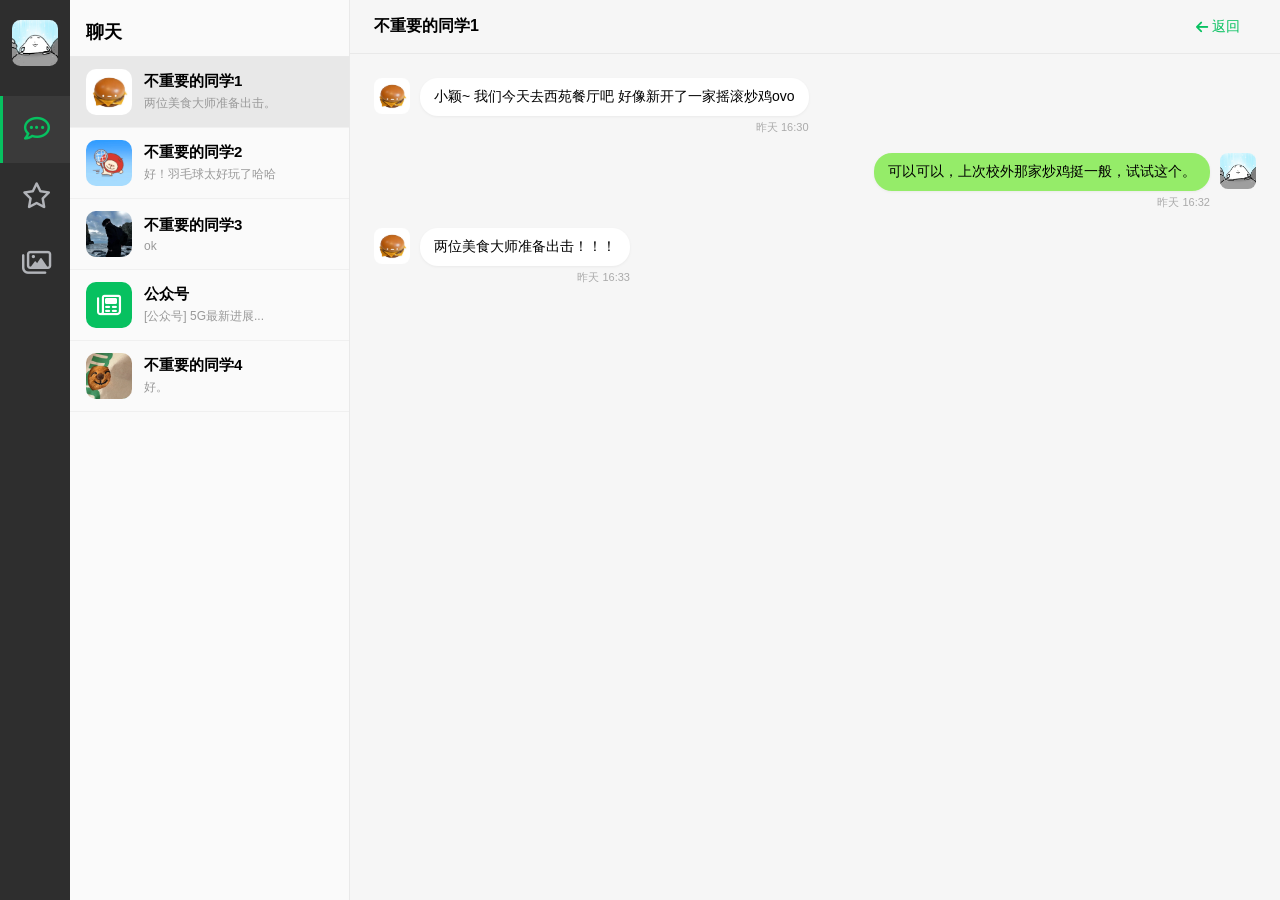
==== commit 57586db8: "Add files via upload" ====
--- a/index.html
+++ b/index.html
@@ -3,7 +3,7 @@
 <head>
     <meta charset="UTF-8">
     <meta name="viewport" content="width=device-width, initial-scale=1.0">
-    <title>纳信</title>
+    <title>巨信</title>
     <!-- Font Awesome 图标库 -->
     <link rel="stylesheet" href="https://cdnjs.cloudflare.com/ajax/libs/font-awesome/6.0.0-beta3/css/all.min.css">
     <style>
@@ -16,21 +16,20 @@
 
         body {
             background: #e5e5e5;
-            overflow: hidden;        /* 禁止body滚动，所有滚动在内部处理 */
+            overflow: hidden;
             height: 100vh;
             width: 100vw;
         }
 
-        /* 主窗口——全屏，无圆角，使用flex撑开 */
         .wechat-frame {
             width: 100%;
             height: 100%;
             background-color: #f0f2f5;
             display: flex;
-            overflow: hidden;        /* 防止整体滚动 */
-        }
-
-        /* ========= 左侧导航 ========= */
+            overflow: hidden;
+        }
+
+        /* 左侧导航 */
         .nav-sidebar {
             width: 70px;
             background-color: #2e2e2e;
@@ -39,7 +38,7 @@
             align-items: center;
             padding: 20px 0;
             color: #b1b3b8;
-            flex-shrink: 0;          /* 固定宽度不压缩 */
+            flex-shrink: 0;
         }
 
         .avatar {
@@ -85,14 +84,14 @@
             flex: 1;
         }
 
-        /* ===== 中间列 (聊天列表) ===== */
+        /* 聊天列表 */
         .chat-list-panel {
             width: 280px;
             background-color: #fafafa;
             border-right: 1px solid #e9e9e9;
             display: flex;
             flex-direction: column;
-            flex-shrink: 0;           /* 固定宽度不压缩 */
+            flex-shrink: 0;
             height: 100%;
         }
 
@@ -106,7 +105,7 @@
 
         .chat-items {
             flex: 1;
-            overflow-y: auto;          /* 聊天列表滚动 */
+            overflow-y: auto;
         }
 
         .chat-item {
@@ -139,6 +138,8 @@
             font-size: 24px;
             font-weight: 400;
             flex-shrink: 0;
+            background-size: cover;
+            background-position: center;
         }
 
         .chat-info {
@@ -160,14 +161,14 @@
             text-overflow: ellipsis;
         }
 
-        /* ===== 右侧内容面板 ===== */
+        /* 右侧面板 */
         .right-panel {
-            flex: 1;                   /* 占据剩余所有空间 */
+            flex: 1;
             background-color: #f6f6f6;
             display: flex;
             flex-direction: column;
-            overflow: hidden;          /* 让内部滚动 */
-            min-width: 300px;          /* 防止缩得太小 */
+            overflow: hidden;
+            min-width: 300px;
         }
 
         .panel-header {
@@ -178,7 +179,7 @@
             font-size: 16px;
             display: flex;
             align-items: center;
-            flex-shrink: 0;            /* 头部固定 */
+            flex-shrink: 0;
         }
         .back-btn {
             background: none;
@@ -200,12 +201,12 @@
 
         .panel-content {
             flex: 1;
-            overflow-y: auto;          /* 右侧主要内容滚动 */
+            overflow-y: auto;
             padding: 24px;
             background-color: #f6f6f6;
         }
 
-        /* 聊天消息气泡 (用于三个人) */
+        /* 聊天消息气泡 */
         .chat-messages {
             display: flex;
             flex-direction: column;
@@ -229,6 +230,9 @@
             background-color: #b7b7b7;
             margin-right: 10px;
             flex-shrink: 0;
+            cursor: pointer; /* 让头像可点击 */
+            background-size: cover;
+            background-position: center;
         }
         .chat-message-bubble.right .bubble-avatar {
             margin-right: 0;
@@ -252,7 +256,7 @@
             text-align: right;
         }
 
-        /* 公众号主页样式 */
+        /* 公众号主页 */
         .mp-profile {
             display: flex;
             flex-direction: column;
@@ -263,7 +267,7 @@
             gap: 28px;
             padding: 12px 0;
             border-bottom: 1px solid #e0e0e0;
-            flex-wrap: wrap;          /* 适配小屏 */
+            flex-wrap: wrap;
         }
         .mp-icon-item {
             display: flex;
@@ -307,6 +311,8 @@
             border-radius: 8px;
             background-image: linear-gradient(145deg, #c1c1c1 25%, #a8a8a8 75%);
             flex-shrink: 0;
+            background-size: cover;
+            background-position: center;
         }
         .mp-article-info h4 {
             font-size: 15px;
@@ -316,12 +322,12 @@
             font-size: 12px;
             color: #888;
         }
-		.mp-account {
-		    display: block;           /* 让它单独占一行 */
-		    font-size: 11px;
-		    color: #aaa;
-		    margin-bottom: 4px;       /* 与下方p保持间距 */
-		}
+        .mp-account {
+            display: block;
+            font-size: 11px;
+            color: #aaa;
+            margin-bottom: 4px;
+        }
 
         /* 文章详情页 */
         .article-detail {
@@ -375,13 +381,13 @@
         }
 
         /* 收藏阅读视图 */
-     .collection-read {
-         background: white;
-         border-radius: 20px;
-         padding: 30px;
-         max-width: 1000px;   /* 修改这个值 */
-         margin: 0 auto;
-     }
+        .collection-read {
+            background: white;
+            border-radius: 20px;
+            padding: 30px;
+            max-width: 1000px;
+            margin: 0 auto;
+        }
         .collection-read h3 {
             font-size: 24px;
             margin-bottom: 20px;
@@ -420,9 +426,22 @@
             background-color: #aaa;
             margin-right: 14px;
             flex-shrink: 0;
-        }
-        .moment-name {
-            font-weight: 600;
+            background-size: cover;
+            background-position: center;
+        }
+        .moment-info {
+            display: flex;
+            flex-direction: column;  /* 使名字和时间上下排列 */
+        }
+        .moment-name {
+            font-weight: 600;
+            font-size: 15px;
+            margin-bottom: 2px;      /* 与时间保持一点间距 */
+        }
+        .moment-time {
+            font-size: 11px;
+            color: #aaa;             /* 灰色字体 */
+        }
         }
         .moment-content {
             margin-left: 58px;
@@ -435,12 +454,16 @@
             gap: 6px;
             flex-wrap: wrap;
         }
-        .moment-images span {
+        .moment-images img {
             width: 90px;
             height: 90px;
-            background-color: #d4d4d4;
+            object-fit: cover;
             border-radius: 10px;
-            flex-shrink: 0;
+            cursor: pointer;
+            transition: opacity 0.2s;
+        }
+        .moment-images img:hover {
+            opacity: 0.8;
         }
 
         /* 隐藏类 */
@@ -448,13 +471,12 @@
             display: none !important;
         }
 
-        /* 文本辅助 */
         .text-muted {
             color: #999;
             font-size: 13px;
         }
 
-        /* ---------- 自定义模态框样式 (新增) ---------- */
+        /* 模态框 */
         .modal-overlay {
             position: fixed;
             top: 0;
@@ -498,7 +520,7 @@
             border: 1px solid #ddd;
             border-radius: 30px;
             font-size: 14px;
-            margin-bottom: 8px; /* 留出错误提示空间 */
+            margin-bottom: 8px;
             outline: none;
             transition: border 0.2s;
         }
@@ -546,89 +568,110 @@
         }
         .modal-btn-confirm:hover {
             background: #06b158;
-        }
-		
-		@media (max-width: 700px) {
-		    .wechat-frame {
-		        position: relative; /* 为内部绝对定位提供参考 */
-		    }
-		
-		    /* 左侧导航改为底部固定栏 */
-		    .nav-sidebar {
-		        position: fixed;
-		        bottom: 0;
-		        left: 0;
-		        width: 100%;
-		        height: 60px;
-		        display: flex;
-		        flex-direction: row;
-		        justify-content: space-around;
-		        align-items: center;
-		        background-color: #2e2e2e;
-		        border-top: 1px solid #3a3a3a;
-		        z-index: 20; /* 确保导航栏在最上层 */
-		    }
-		    .nav-sidebar .avatar {
-		        display: none;
-		    }
-		    .nav-sidebar .nav-icon {
-		        width: auto;
-		        padding: 0;
-		        border-left: none;
-		        border-bottom: 3px solid transparent;
-		        line-height: 60px;
-		    }
-		    .nav-sidebar .nav-icon.active {
-		        border-left-color: transparent;
-		        border-bottom-color: #07c160;
-		    }
-		    .nav-sidebar .spacer {
-		        display: none;
-		    }
-		
-		    /* 聊天列表面板和右侧面板占据除底部导航外的区域 */
-		    .chat-list-panel,
-		    .right-panel {
-		        position: absolute;
-		        top: 0;
-		        left: 0;
-		        width: 100%;
-		        height: calc(100% - 60px); /* 减去底部导航高度 */
-		        overflow-y: auto;
-		    }
-		
-		    .chat-list-panel {
-		        display: flex; /* 默认显示 */
-		        flex-direction: column;
-		        background-color: #fafafa;
-		    }
-		
-		    /* 右侧面板默认隐藏 */
-		    .right-panel {
-		        display: none;
-		        flex-direction: column;
-		        background-color: #f6f6f6;
-		    }
-		    .right-panel.show-mobile {
-		        display: flex; /* 需要显示时添加此类 */
-		    }
-		
-		    /* 右侧头部返回按钮样式 */
-		    .panel-header .back-btn-mobile {
-		        display: inline-block;
-		        background: none;
-		        border: none;
-		        color: #07c160;
-		        font-size: 16px;
-		        margin-right: 12px;
-		        cursor: pointer;
-		    }
-		
-		    #dynamicBack {
-		        margin-left: 0;
-		    }
-		}
-		
+        }
+
+        /* 图片查看器 */
+        .image-viewer {
+            position: fixed;
+            top: 0;
+            left: 0;
+            width: 100%;
+            height: 100%;
+            background: rgba(0,0,0,0.9);
+            z-index: 2000;
+            display: flex;
+            align-items: center;
+            justify-content: center;
+            display: none;
+            cursor: pointer;
+        }
+        .image-viewer.show {
+            display: flex;
+        }
+        .image-viewer img {
+            max-width: 90%;
+            max-height: 90%;
+            object-fit: contain;
+        }
+
+        /* 移动端适配 */
+        @media (max-width: 700px) {
+            .wechat-frame {
+                position: relative;
+            }
+
+            .nav-sidebar {
+                position: fixed;
+                bottom: 0;
+                left: 0;
+                width: 100%;
+                height: 60px;
+                display: flex;
+                flex-direction: row;
+                justify-content: space-around;
+                align-items: center;
+                background-color: #2e2e2e;
+                border-top: 1px solid #3a3a3a;
+                z-index: 20;
+            }
+            .nav-sidebar .avatar {
+                display: none;
+            }
+            .nav-sidebar .nav-icon {
+                width: auto;
+                padding: 0;
+                border-left: none;
+                border-bottom: 3px solid transparent;
+                line-height: 60px;
+            }
+            .nav-sidebar .nav-icon.active {
+                border-left-color: transparent;
+                border-bottom-color: #07c160;
+            }
+            .nav-sidebar .spacer {
+                display: none;
+            }
+
+            .chat-list-panel,
+            .right-panel {
+                position: absolute;
+                top: 0;
+                left: 0;
+                width: 100%;
+                height: calc(100% - 60px);
+                overflow-y: auto;
+            }
+
+            .chat-list-panel {
+                display: flex;
+                flex-direction: column;
+                background-color: #fafafa;
+            }
+
+            .right-panel {
+                display: none;
+                flex-direction: column;
+                background-color: #f6f6f6;
+            }
+            .right-panel.show-mobile {
+                display: flex;
+            }
+
+            .panel-header .back-btn-mobile {
+                display: inline-block;
+                background: none;
+                border: none;
+                color: #07c160;
+                font-size: 16px;
+                margin-right: 12px;
+                cursor: pointer;
+            }
+
+            #dynamicBack {
+                margin-left: 0;
+            }
+        }
+
         @keyframes modalFadeIn {
             from { opacity: 0; transform: scale(0.95); }
             to { opacity: 1; transform: scale(1); }
@@ -646,35 +689,31 @@
         <div class="spacer"></div>
     </div>
 
-    <!-- 聊天列表面板 (仅聊天页面可见) -->
+    <!-- 聊天列表面板 -->
     <div class="chat-list-panel" id="chatListPanel">
         <div class="chat-list-header">聊天</div>
         <div class="chat-items">
-            <!-- 三个真实人物 + 一个公众号 -->
             <div class="chat-item active" data-target="person1" id="chat-person1">
-                <div class="chat-avatar" style="background-image: url('img/tongxue1.jpg'); background-size: cover; background-position: center;"></div>
+                <div class="chat-avatar" style="background-image: url('img/tongxue1.jpg');"></div>
                 <div class="chat-info">
                     <div class="chat-name">不重要的同学1</div>
                     <div class="chat-preview">两位美食大师准备出击。</div>
                 </div>
             </div>
-			
             <div class="chat-item" data-target="person2" id="chat-person2">
-                <div class="chat-avatar" style="background-image: url('img/tongxue2.jpg'); background-size: cover; background-position: center;"></div>
+                <div class="chat-avatar" style="background-image: url('img/tongxue2.jpg');"></div>
                 <div class="chat-info">
                     <div class="chat-name">不重要的同学2</div>
                     <div class="chat-preview">好！羽毛球太好玩了哈哈</div>
                 </div>
             </div>
-			
             <div class="chat-item" data-target="person3" id="chat-person3">
-                <div class="chat-avatar" style="background-image: url('img/tongxue3.jpg'); background-size: cover; background-position: center;"></div>
+                <div class="chat-avatar" style="background-image: url('img/tongxue3.jpg');"></div>
                 <div class="chat-info">
                     <div class="chat-name">不重要的同学3</div>
                     <div class="chat-preview">ok</div>
                 </div>
             </div>
-			
             <div class="chat-item" data-target="mp" id="chat-mp">
                 <div class="chat-avatar" style="background-color: #07c160;"><i class="fa-regular fa-newspaper"></i></div>
                 <div class="chat-info">
@@ -682,105 +721,101 @@
                     <div class="chat-preview">[公众号] 5G最新进展...</div>
                 </div>
             </div>
-			
-			<!-- 新增：不重要的同学4 -->
-			<div class="chat-item" data-target="person4" id="chat-person4">
-			    <div class="chat-avatar" style="background-image: url('img/tongxue4.jpg'); background-size: cover; background-position: center;"></div>
-			    <div class="chat-info">
-			        <div class="chat-name">不重要的同学4</div>
-			        <div class="chat-preview">好。</div>
-			    </div>
-			</div>
+            <div class="chat-item" data-target="person4" id="chat-person4">
+                <div class="chat-avatar" style="background-image: url('img/tongxue4.jpg');"></div>
+                <div class="chat-info">
+                    <div class="chat-name">不重要的同学4</div>
+                    <div class="chat-preview">好。</div>
+                </div>
+            </div>
         </div>
     </div>
 
     <!-- 右侧主要面板 -->
     <div class="right-panel" id="rightPanel">
-        <!-- 动态头部 -->
         <div class="panel-header" id="panelHeader">
             <span id="headerTitle">不重要的同学1</span>
             <div id="dynamicBack" style="margin-left: auto;"></div>
         </div>
 
-        <!-- 右侧内容容器 -->
         <div class="panel-content" id="panelContent">
-            <!-- 1. 不重要的同学1聊天记录 -->
+            <!-- 同学1聊天记录 -->
             <div class="chat-messages" id="chatViewPerson1">
                 <div class="chat-message-bubble left">
-                    <div class="bubble-avatar" style="background-image: url('img/tongxue1.jpg'); background-size: cover; background-position: center;"></div>
+                    <div class="bubble-avatar" style="background-image: url('img/tongxue1.jpg');"></div>
                     <div><div class="bubble-content">小颖~ 我们今天去西苑餐厅吧 好像新开了一家摇滚炒鸡ovo</div><div class="message-time">昨天 16:30</div></div>
                 </div>
                 <div class="chat-message-bubble right">
-                    <div class="bubble-avatar" style="background-image: url('img/touxiang.jpg'); background-size: cover; background-position: center;"></div>
+                    <div class="bubble-avatar" style="background-image: url('img/touxiang.jpg');"></div>
                     <div><div class="bubble-content">可以可以，上次校外那家炒鸡挺一般，试试这个。</div><div class="message-time">昨天 16:32</div></div>
                 </div>
                 <div class="chat-message-bubble left">
-                    <div class="bubble-avatar" style="background-image: url('img/tongxue1.jpg'); background-size: cover; background-position: center;"></div>
+                    <div class="bubble-avatar" style="background-image: url('img/tongxue1.jpg');"></div>
                     <div><div class="bubble-content">两位美食大师准备出击！！！</div><div class="message-time">昨天 16:33</div></div>
                 </div>
             </div>
 
-            <!-- 2. 不重要的同学2聊天记录 -->
+            <!-- 同学2聊天记录 -->
             <div class="chat-messages hidden" id="chatViewPerson2">
                 <div class="chat-message-bubble left">
-                     <div class="bubble-avatar" style="background-image: url('img/tongxue2.jpg'); background-size: cover; background-position: center;"></div>
-                    <div><div class="bubble-content">齐同学，今天打羽毛球很开心！下次有空再约？</div><div class="message-time">昨天 14：11</div></div>
+                    <div class="bubble-avatar" style="background-image: url('img/tongxue2.jpg');"></div>
+                    <div><div class="bubble-content">齐同学，今天打羽毛球很开心！下次有空再约？</div><div class="message-time">昨天 14:11</div></div>
                 </div>
                 <div class="chat-message-bubble right">
-                     <div class="bubble-avatar" style="background-image: url('img/touxiang.jpg'); background-size: cover; background-position: center;"></div>
-                    <div><div class="bubble-content">好！羽毛球太好玩了哈哈</div><div class="message-time">昨天 14：17</div></div>
+                    <div class="bubble-avatar" style="background-image: url('img/touxiang.jpg');"></div>
+                    <div><div class="bubble-content">好！羽毛球太好玩了哈哈</div><div class="message-time">昨天 14:17</div></div>
                 </div>
             </div>
 
-            <!-- 3. 不重要的同学3聊天记录 -->
+            <!-- 同学3聊天记录 -->
             <div class="chat-messages hidden" id="chatViewPerson3">
                 <div class="chat-message-bubble left">
-                    <div class="bubble-avatar" style="background-image: url('img/tongxue3.jpg'); background-size: cover; background-position: center;"></div>
+                    <div class="bubble-avatar" style="background-image: url('img/tongxue3.jpg');"></div>
                     <div><div class="bubble-content">实验报告我交上去了，你记得中午之前放到导师办公室里面。</div><div class="message-time">昨天 09:45</div></div>
                 </div>
                 <div class="chat-message-bubble right">
-                     <div class="bubble-avatar" style="background-image: url('img/touxiang.jpg'); background-size: cover; background-position: center;"></div>
+                    <div class="bubble-avatar" style="background-image: url('img/touxiang.jpg');"></div>
                     <div><div class="bubble-content">ok</div><div class="message-time">昨天 09:50</div></div>
                 </div>
             </div>
-			
-			<!-- 4. 不重要的同学4聊天记录（新增） -->
-			<div class="chat-messages hidden" id="chatViewPerson4">
-			    <div class="chat-message-bubble left">
-			        <div class="bubble-avatar" style="background-image: url('img/tongxue4.jpg'); background-size: cover;"></div>
-			        <div><div class="bubble-content">你好！这位同学，你不是本地人吧？</div><div class="message-time">前天 10:00</div></div>
-			    </div>
-			    <div class="chat-message-bubble right">
-			        <div class="bubble-avatar" style="background-image: url('img/touxiang.jpg'); background-size: cover;"></div>
-			        <div><div class="bubble-content">哈哈怎么看出来的？</div><div class="message-time">前天 10:01</div></div>
-			    </div>
-				<div class="chat-message-bubble left">
-				    <div class="bubble-avatar" style="background-image: url('img/tongxue4.jpg'); background-size: cover;"></div>
-				    <div><div class="bubble-content">你和我认识的一个男生长得超级像，只是口音差了点。</div><div class="message-time">前天 10:05</div></div>
-				</div>
-				<div class="chat-message-bubble right">
-				    <div class="bubble-avatar" style="background-image: url('img/touxiang.jpg'); background-size: cover;"></div>
-				    <div><div class="bubble-content">哦？那他是哪儿人啊？</div><div class="message-time">前天 10:09</div></div>
-				</div>
-				<div class="chat-message-bubble left">
-				    <div class="bubble-avatar" style="background-image: url('img/tongxue4.jpg'); background-size: cover;"></div>
-				    <div><div class="bubble-content">姬巷？他爸妈特别宠他，他现在在做公众号编辑，他爸爸死活不同意，要他回去相亲呢。</div><div class="message-time">前天 10:10</div></div>
-				</div>
-				<div class="chat-message-bubble right">
-				    <div class="bubble-avatar" style="background-image: url('img/touxiang.jpg'); background-size: cover;"></div>
-				    <div><div class="bubble-content">公众号名字叫什么呀？我去支持一下这位和我长得像的朋友。</div><div class="message-time">前天 10:10</div></div>
-				</div>
-				<div class="chat-message-bubble left">
-				    <div class="bubble-avatar" style="background-image: url('img/tongxue4.jpg'); background-size: cover;"></div>
-				    <div><div class="bubble-content">叫小巷什么报，等我问问他，具体我也忘了。</div><div class="message-time">前天 10:12</div></div>
-				</div>
-				<div class="chat-message-bubble right">
-				    <div class="bubble-avatar" style="background-image: url('img/touxiang.jpg'); background-size: cover;"></div>
-				    <div><div class="bubble-content">好</div><div class="message-time">前天 10:01</div></div>
-				</div>
-			</div>
-
-            <!-- 4. 公众号主页 -->
+
+            <!-- 同学4聊天记录（新增可点击头像） -->
+            <div class="chat-messages hidden" id="chatViewPerson4">
+                <div class="chat-message-bubble left">
+                    <div class="bubble-avatar person4-avatar" style="background-image: url('img/tongxue4.jpg');" data-person="4"></div>
+                    <div><div class="bubble-content">你好！这位同学，你不是本地人吧？</div><div class="message-time">前天 10:00</div></div>
+                </div>
+                <div class="chat-message-bubble right">
+                    <div class="bubble-avatar" style="background-image: url('img/touxiang.jpg');"></div>
+                    <div><div class="bubble-content">哈哈怎么看出来的？</div><div class="message-time">前天 10:01</div></div>
+                </div>
+                <div class="chat-message-bubble left">
+                    <div class="bubble-avatar person4-avatar" style="background-image: url('img/tongxue4.jpg');" data-person="4"></div>
+                    <div><div class="bubble-content">你和我认识的一个男生长得超级像，只是口音差了点。</div><div class="message-time">前天 10:05</div></div>
+                </div>
+                <div class="chat-message-bubble right">
+                    <div class="bubble-avatar" style="background-image: url('img/touxiang.jpg');"></div>
+                    <div><div class="bubble-content">哦？那他是哪儿人啊？</div><div class="message-time">前天 10:09</div></div>
+                </div>
+                <div class="chat-message-bubble left">
+                    <div class="bubble-avatar person4-avatar" style="background-image: url('img/tongxue4.jpg');" data-person="4"></div>
+                    <div><div class="bubble-content">姬巷？他爸妈特别宠他，他现在在新闻出版社做公众号编辑，他爸爸死活不同意，要他回去相亲呢。</div><div class="message-time">前天 10:10</div></div>
+                </div>
+                <div class="chat-message-bubble right">
+                    <div class="bubble-avatar" style="background-image: url('img/touxiang.jpg');"></div>
+                    <div><div class="bubble-content">公众号名字叫什么呀？我去支持一下这位和我长得像的朋友。</div><div class="message-time">前天 10:10</div></div>
+                </div>
+                <div class="chat-message-bubble left">
+                    <div class="bubble-avatar person4-avatar" style="background-image: url('img/tongxue4.jpg');" data-person="4"></div>
+                    <div><div class="bubble-content">叫什么日报，等我问问他，具体我也忘了。</div><div class="message-time">前天 10:12</div></div>
+                </div>
+                <div class="chat-message-bubble right">
+                    <div class="bubble-avatar" style="background-image: url('img/touxiang.jpg');"></div>
+                    <div><div class="bubble-content">好</div><div class="message-time">前天 10:01</div></div>
+                </div>
+            </div>
+
+            <!-- 公众号主页 -->
             <div class="mp-profile hidden" id="mpHomeView">
                 <div class="mp-icons-row">
                     <div class="mp-icon-item"><i class="fa-regular fa-bell"></i><span>功能介绍</span></div>
@@ -789,82 +824,75 @@
                 </div>
                 <div class="mp-article-list">
                     <div class="mp-article-card" id="article1">
-                        <div class="mp-article-cover" style="background-image: url('img/cover1.jpg'); background-size: cover; background-position: center;"></div>
-                            <div class="mp-article-info">
+                        <div class="mp-article-cover" style="background-image: url('img/cover1.jpg');"></div>
+                        <div class="mp-article-info">
                             <h4>5G新动态：今年覆盖所有地级市</h4>
-							<span class="mp-account">科技早报</span> 
+                            <span class="mp-account">科技早报</span> 
                             <p>阅读量 21k · 2小时前</p>
                         </div>
                     </div>
                     <div class="mp-article-card" id="article2">
-                        <div class="mp-article-cover" style="background-image: url('img/cover2.jpg'); background-size: cover; background-position: center;"></div>
+                        <div class="mp-article-cover" style="background-image: url('img/cover2.jpg');"></div>
                         <div class="mp-article-info">
                             <h4>你会时常想起老家姬巷的那一碗羊汤烧饼吗？</h4>
-							<span class="mp-account">XX日报</span> 
+                            <span class="mp-account">XX日报</span> 
                             <p>阅读量 1k · 昨天</p>
                         </div>
                     </div>
                     <div class="mp-article-card" id="article3">
-                         <div class="mp-article-cover" style="background-image: url('img/cover3.jpg'); background-size: cover; background-position: center;"></div>
+                        <div class="mp-article-cover" style="background-image: url('img/cover3.jpg');"></div>
                         <div class="mp-article-info">
                             <h4>智能手表新功能曝光</h4>
-							<span class="mp-account">老王有话说</span> 
+                            <span class="mp-account">老王有话说</span> 
                             <p>阅读量 8k · 前天</p>
                         </div>
                     </div>
-					<div class="mp-article-card" id="article4">   <!-- 修正重复ID为 article4 -->
-					     <div class="mp-article-cover" style="background-image: url('img/cover4.jpg'); background-size: cover; background-position: center;"></div>
-					    <div class="mp-article-info">
-					        <h4>Z大课程表上线新功能！</h4>
-							<span class="mp-account">Z大公众号</span> 
-					        <p>阅读量 2k · 前天</p>
-					    </div>
-					</div>
+                    <div class="mp-article-card" id="article4">
+                        <div class="mp-article-cover" style="background-image: url('img/cover4.jpg');"></div>
+                        <div class="mp-article-info">
+                            <h4>Z大课程表上线新功能！</h4>
+                            <span class="mp-account">Z大公众号</span> 
+                            <p>阅读量 2k · 前天</p>
+                        </div>
+                    </div>
                 </div>
             </div>
 
-            <!-- 5. 公众号文章详情页 (以第二篇为例) -->
+            <!-- 公众号文章详情页 -->
             <div class="article-detail hidden" id="mpArticleView">
                 <h2>你会时常想起老家姬巷的那一碗羊汤烧饼吗？</h2>
-				 <p style="color:#aaa; font-style:italic;">XX日报 · 已收藏</p>
+                <p style="color:#aaa; font-style:italic;">XX日报 · 已收藏</p>
                 <p>A县虽然是贫困县，可在美食方面却不“贫困”。羊汤烧饼，作为当地有名的美食，时常勾起在外游子的一缕缕愁思。</p>
-                    <p>你是否有过这样的经历？人在外地，肚子咕咕作响，到了吃饭时间。可是在外卖平台上左看右看，仍然找不到自己想吃的东西。肚子的抗拒声越来越大，你不得不向它妥协，随意点了一份外卖。扣款声音刚刚响起，你就想到了儿时村中的味道。</p>
-                    <p>村口的大铁锅咕嘟咕嘟地响了一整日，清亮的羊骨汤，蒸汽顶着锅盖，香气能飘过半个村子。打好的饼胚在掌心摊开时微微发黄，撒上一把本地产的芝麻，贴在泥炉子内壁。不消多时，炉子内传来声声脆响。这时趁热将滚烫的烧饼“咔嚓”一声掰开，任由热腾腾的麦香与炭火气冲出来，然后顺着掰开的缝，“嘶啦”一下撕成大小不规则的块，一股脑儿摁进面前那碗滚烫的羊汤里。</p>
-                    <p>哈哈，看到这里有没有想回家看看呢？</p>
-                    <p>此时的姬巷村和它所处的A县，与羊汤锅里升腾的蒸汽一样，正散发着前所未有的、蓬勃滚烫的活力。若你此刻归来，定会惊讶于这片土地在肌理之处的深刻改变。</p>
-                    <p>A县这个曾经的贫困县，深知自己的“财富”所在。它没有盲目追求烟囱林立的工业，而是将“美食文化+生态旅游”作为发展的主轴。除了姬巷的羊汤烧饼，县里其他乡镇的酱菜、豆腐、山野菌子，都被挖掘、包装，形成了丰富的地方物产矩阵。一条条旅游专线将各个美食村落串联起来，游客可以在这里体验从田间到灶头的完整风味之旅。</p>
-                    <p>现在的姬巷很好。炉火比以往任何时候都更旺，那锅汤依旧按照古法，从容不迫地咕嘟着。只是围坐在锅边的人，除了皱纹里藏着故事的老人，多了许多眼里有光的年轻人，以及慕名而来、满心好奇的远方客人。</p>
-                    <p>这里的发展，就像那碗羊汤烧饼——底色依然是传统与淳厚，但有了更丰富的配搭、更广阔的天地，以及一个确定无疑的、越来越好的未来。</p>
+                <p>你是否有过这样的经历？人在外地，肚子咕咕作响，到了吃饭时间。可是在外卖平台上左看右看，仍然找不到自己想吃的东西。肚子的抗拒声越来越大，你不得不向它妥协，随意点了一份外卖。扣款声音刚刚响起，你就想到了儿时村中的味道。</p>
+                <p>村口的大铁锅咕嘟咕嘟地响了一整日，清亮的羊骨汤，蒸汽顶着锅盖，香气能飘过半个村子。打好的饼胚在掌心摊开时微微发黄，撒上一把本地产的芝麻，贴在泥炉子内壁。不消多时，炉子内传来声声脆响。这时趁热将滚烫的烧饼“咔嚓”一声掰开，任由热腾腾的麦香与炭火气冲出来，然后顺着掰开的缝，“嘶啦”一下撕成大小不规则的块，一股脑儿摁进面前那碗滚烫的羊汤里。</p>
+                <p>哈哈，看到这里有没有想回家看看呢？</p>
+                <p>此时的姬巷村和它所处的A县，与羊汤锅里升腾的蒸汽一样，正散发着前所未有的、蓬勃滚烫的活力。若你此刻归来，定会惊讶于这片土地在肌理之处的深刻改变。</p>
+                <p>A县这个曾经的贫困县，深知自己的“财富”所在。它没有盲目追求烟囱林立的工业，而是将“美食文化+生态旅游”作为发展的主轴。除了姬巷的羊汤烧饼，县里其他乡镇的酱菜、豆腐、山野菌子，都被挖掘、包装，形成了丰富的地方物产矩阵。一条条旅游专线将各个美食村落串联起来，游客可以在这里体验从田间到灶头的完整风味之旅。</p>
+                <p>现在的姬巷很好。炉火比以往任何时候都更旺，那锅汤依旧按照古法，从容不迫地咕嘟着。只是围坐在锅边的人，除了皱纹里藏着故事的老人，多了许多眼里有光的年轻人，以及慕名而来、满心好奇的远方客人。</p>
+                <p>这里的发展，就像那碗羊汤烧饼——底色依然是传统与淳厚，但有了更丰富的配搭、更广阔的天地，以及一个确定无疑的、越来越好的未来。</p>
                 <p style="color:#aaa; font-style:italic;">文章已修改 1 次</p>
             </div>
 
-            <!-- 6. 收藏页面：卡片列表 -->
+            <!-- 收藏卡片列表 -->
             <div class="collection-grid hidden" id="collectionGridView">
-				
-				<div class="collection-card" data-collection="1">
-				    <i class="fa-regular fa-file-lines"></i>
-				    <h4>笔记</h4>
-				    <p>今天</p>
-				</div>
-				
-				<div class="collection-card" data-collection="3">
-				    <i class="fa-regular fa-file-zipper"></i>
-				    <h4>公众号文章</h4>
-				    <p>昨天</p>
-				</div>
-				
-            
-				
+                <div class="collection-card" data-collection="1">
+                    <i class="fa-regular fa-file-lines"></i>
+                    <h4>笔记</h4>
+                    <p>今天</p>
+                </div>
+                <div class="collection-card" data-collection="3">
+                    <i class="fa-regular fa-file-zipper"></i>
+                    <h4>公众号文章</h4>
+                    <p>昨天</p>
+                </div>
                 <div class="collection-card" data-collection="2">
                     <i class="fa-regular fa-image"></i>
                     <h4>不重要的风景合集</h4>
                     <p>3月前</p>
                 </div>
-				
-               
             </div>
 
-            <!-- 7. 收藏阅读详情（已添加ID用于动态更新） -->
+            <!-- 收藏阅读详情 -->
             <div class="collection-read hidden" id="collectionReadView">
                 <h3 id="collectionTitle">项目计划书.pdf</h3>
                 <div class="meta" id="collectionMeta">上次阅读: 昨天 · 2.3 MB</div>
@@ -873,44 +901,111 @@
                 </div>
             </div>
 
-            <!-- 8. 朋友圈视图 -->
-            <div class="moments-feed hidden" id="momentsView">
-                <div class="moment-item">
-                    <div class="moment-header">
-                        <div class="moment-avatar" style="background-color: #c0a0c0;"></div>
-                        <span class="moment-name">陈晓</span>
-                    </div>
-                    <div class="moment-content">
-                        <div class="moment-text">周末的日落，太美了🌇</div>
-                        <div class="moment-images"><span></span><span></span></div>
-                    </div>
-                </div>
-                <div class="moment-item">
-                    <div class="moment-header">
-                        <div class="moment-avatar" style="background-color: #70a0ff;"></div>
-                        <span class="moment-name">James</span>
-                    </div>
-                    <div class="moment-content">
-                        <div class="moment-text">新买的键盘，敲代码舒服极了</div>
-                        <div class="moment-images"><span></span><span></span><span></span></div>
-                    </div>
-                </div>
-                <div class="moment-item">
-                    <div class="moment-header">
-                        <div class="moment-avatar" style="background-color: #e0a070;"></div>
-                        <span class="moment-name">小鹿</span>
-                    </div>
-                    <div class="moment-content">
-                        <div class="moment-text">打卡网红咖啡店☕️</div>
-                        <div class="moment-images"><span></span></div>
-                    </div>
-                </div>
+            <!-- 8. 朋友圈视图（已修复图片显示） -->
+			
+            <div class="moments-feed hidden" id="momentsView">
+				<div class="moment-item">
+				    <div class="moment-header">
+				        <div class="moment-avatar" style="background-image: url('img/pyq1.jpg'); background-size: cover; background-position: center;"></div>
+				        <div class="moment-info">
+				            <span class="moment-name">张三</span>
+				            <span class="moment-time">3分钟前</span>
+				        </div>
+				    </div>
+				    <div class="moment-content">
+				        <div class="moment-text">贵州的水好漂亮️</div>
+				        <div class="moment-images">
+				            <img src="img/photo6.jpg" data-src="img/photo6.jpg" class="clickable-image" alt="photo6">
+				        </div>
+				    </div>
+				</div>
+				
+				<div class="moment-item">
+				    <div class="moment-header">
+				        <div class="moment-avatar" style="background-image: url('img/tongxue1.jpg'); background-size: cover; background-position: center;"></div>
+				        <div class="moment-info">
+				            <span class="moment-name">不重要的同学1</span>
+				            <span class="moment-time">13分钟前</span>
+				        </div>
+				    </div>
+				    <div class="moment-content">
+				        <div class="moment-text">哎呦哎呦好萌呀 宿舍楼下有只小猫咪一直跟着我ovo 它是不是喜欢我呀️</div>
+				        <div class="moment-images">
+				            <img src="img/photo7.jpg" data-src="img/photo7.jpg" class="clickable-image" alt="photo7">
+							<img src="img/photo8.jpg" data-src="img/photo8.jpg" class="clickable-image" alt="photo8">
+				        </div>
+				    </div>
+				</div>
+				
+                <div class="moment-item">
+                    <div class="moment-header">
+                        <div class="moment-avatar" style="background-image: url('img/pyq2.jpg'); background-size: cover; background-position: center;"></div>
+                        <div class="moment-info">
+                            <span class="moment-name">李四</span>
+                            <span class="moment-time">1小时前</span>
+                        </div>
+                    </div>
+                    <div class="moment-content">
+                        <div class="moment-text">打不死我的一直在打我</div>
+                        
+                    </div>
+                </div>
+            </div>
+			
+            <!-- 新增：不重要的同学4的个人朋友圈 -->
+            <div class="moments-feed hidden" id="person4MomentsView">
+                <div class="moment-item">
+                    <div class="moment-header">
+                        <div class="moment-avatar" style="background-image: url('img/tongxue4.jpg');"></div>
+                        <div class="moment-info">
+                            <span class="moment-name">不重要的同学4</span>
+                            <span class="moment-time">2小时前</span>
+                        </div>
+                    </div>
+                    <div class="moment-content">
+                        <div class="moment-text">邻居家养了好多植物！☀️</div>
+                        <div class="moment-images">
+                            <img src="img/photo2.jpg" data-src="img/photo2.jpg" class="clickable-image" alt="photo2">
+                        </div>
+                    </div>
+                </div>
+				
+                <div class="moment-item">
+                    <div class="moment-header">
+                        <div class="moment-avatar" style="background-image: url('img/tongxue4.jpg');"></div>
+                        <div class="moment-info">
+                            <span class="moment-name">不重要的同学4</span>
+                            <span class="moment-time">1个月前</span>
+                        </div>
+                    </div>
+                    <div class="moment-content">
+                        <div class="moment-text">来姬巷看朋友，喝了正宗的羊汤烧饼，居然还下雪了！</div>
+                        <div class="moment-images">
+							<img src="img/photo4.jpg" data-src="img/photo4.jpg" class="clickable-image" alt="photo4">
+                            <img src="img/photo3.jpg" data-src="img/photo3.jpg" class="clickable-image" alt="photo3">
+                            <img src="img/photo5.jpg" data-src="img/photo5.jpg" class="clickable-image" alt="photo5">
+                        </div>
+                    </div>
+                </div>
+                <div class="moment-item">
+                    <div class="moment-header">
+                        <div class="moment-avatar" style="background-image: url('img/tongxue4.jpg');"></div>
+                        <div class="moment-info">
+                            <span class="moment-name">不重要的同学4</span>
+                            <span class="moment-time">1个月前</span>
+                        </div>
+                    </div>
+                    <div class="moment-content">
+                        <div class="moment-text">朋友问我温实初是不是喜欢甄嬛，我的人生像这个问题一样这么简单就好了。</div>
+                        
+                    </div>
+                </div>
             </div>
         </div>
     </div>
 </div>
 
-<!-- 自定义模态框 (新增) -->
+<!-- 自定义模态框 (收藏验证) -->
 <div id="modalOverlay" class="modal-overlay hidden">
     <div class="modal-card">
         <h3>🔒 搜索文章</h3>
@@ -924,7 +1019,11 @@
     </div>
 </div>
 
-
+<!-- 图片查看器 -->
+<div id="imageViewer" class="image-viewer">
+    <img id="viewerImage" src="" alt="">
+</div>
+
 <script>
     (function() {
         // 获取元素
@@ -947,6 +1046,7 @@
         const collectionGrid = document.getElementById('collectionGridView');
         const collectionRead = document.getElementById('collectionReadView');
         const momentsFeed = document.getElementById('momentsView');
+        const person4Moments = document.getElementById('person4MomentsView'); // 新增
 
         // 聊天条目
         const chatPerson1 = document.getElementById('chat-person1');
@@ -956,7 +1056,7 @@
         const chatMp = document.getElementById('chat-mp');
 
         // 所有右侧视图数组
-        const allViews = [person1Chat, person2Chat, person3Chat, person4Chat, mpHome, mpArticle, collectionGrid, collectionRead, momentsFeed];
+        const allViews = [person1Chat, person2Chat, person3Chat, person4Chat, mpHome, mpArticle, collectionGrid, collectionRead, momentsFeed, person4Moments];
 
         // 所有聊天条目
         const chatItems = [chatPerson1, chatPerson2, chatPerson3, chatPerson4, chatMp];
@@ -976,11 +1076,26 @@
         const modalConfirm = document.getElementById('modalConfirm');
         let pendingCard = null;
 
+        // 图片查看器元素
+        const imageViewer = document.getElementById('imageViewer');
+        const viewerImage = document.getElementById('viewerImage');
+
         // ---------- 移动端辅助函数 ----------
         function isMobile() {
             return window.innerWidth <= 700;
         }
 
+        // 统一移动端面板切换
+        function switchMobilePanel(showChatList, showRightPanel) {
+            if (!isMobile()) return;
+            chatListPanel.style.display = showChatList ? 'flex' : 'none';
+            if (showRightPanel) {
+                rightPanel.classList.add('show-mobile');
+            } else {
+                rightPanel.classList.remove('show-mobile');
+            }
+        }
+
         // 隐藏所有右侧视图
         function hideAllViews() {
             allViews.forEach(v => v.classList.add('hidden'));
@@ -996,7 +1111,7 @@
             navIcons.forEach(icon => icon.classList.remove('active'));
         }
 
-        // 更新右侧标题（统一处理返回按钮和移动端面板）
+        // 更新右侧标题
         function setHeaderTitle(text, showBack = false, backHandler = null) {
             headerTitle.innerText = text;
             if (showBack) {
@@ -1005,58 +1120,82 @@
                 backBtn?.addEventListener('click', (e) => {
                     e.stopPropagation();
                     if (backHandler) backHandler();
-                    // 移动端：返回后根据当前主页面调整面板显示
-                    if (isMobile()) {
-                        if (currentMainPage === 'chat') {
-                            // 返回聊天列表：显示聊天列表，隐藏右侧面板
-                            chatListPanel.style.display = 'flex';
-                            rightPanel.classList.remove('show-mobile');
-                        } else {
-                            // 返回收藏或朋友圈：显示右侧面板，隐藏聊天列表
-                            rightPanel.classList.add('show-mobile');
-                            chatListPanel.style.display = 'none';
-                        }
-                    }
                 });
             } else {
                 dynamicBack.innerHTML = '';
             }
         }
 
-        // 重置到聊天主页面 (根据currentChatSub)
+        // 重置到聊天主页面
         function showChatSubPage(keepArticle = false) {
             hideAllViews();
             if (!keepArticle && inMpArticle) inMpArticle = false;
 
             if (currentChatSub === 'person1') {
                 person1Chat.classList.remove('hidden');
-                setHeaderTitle('不重要的同学1');
+                setHeaderTitle('不重要的同学1', true, () => {
+                    currentChatSub = 'person1';
+                    clearChatActive();
+                    chatPerson1.classList.add('active');
+                    showChatSubPage();
+                    if (isMobile()) switchMobilePanel(true, false);
+                });
             } else if (currentChatSub === 'person2') {
                 person2Chat.classList.remove('hidden');
-                setHeaderTitle('不重要的同学2');
+                setHeaderTitle('不重要的同学2', true, () => {
+                    currentChatSub = 'person2';
+                    clearChatActive();
+                    chatPerson2.classList.add('active');
+                    showChatSubPage();
+                    if (isMobile()) switchMobilePanel(true, false);
+                });
             } else if (currentChatSub === 'person3') {
                 person3Chat.classList.remove('hidden');
-                setHeaderTitle('不重要的同学3');
+                setHeaderTitle('不重要的同学3', true, () => {
+                    currentChatSub = 'person3';
+                    clearChatActive();
+                    chatPerson3.classList.add('active');
+                    showChatSubPage();
+                    if (isMobile()) switchMobilePanel(true, false);
+                });
             } else if (currentChatSub === 'person4') {
                 person4Chat.classList.remove('hidden');
-                setHeaderTitle('不重要的同学4');
+                setHeaderTitle('不重要的同学4', true, () => {
+                    currentChatSub = 'person4';
+                    clearChatActive();
+                    chatPerson4.classList.add('active');
+                    showChatSubPage();
+                    if (isMobile()) switchMobilePanel(true, false);
+                });
             } else if (currentChatSub === 'mp') {
                 if (inMpArticle) {
                     mpArticle.classList.remove('hidden');
                     setHeaderTitle('公众号 · 文章', true, () => {
                         inMpArticle = false;
+                        currentChatSub = 'mp';
                         showChatSubPage();
                         clearChatActive();
                         chatMp.classList.add('active');
+                        if (isMobile()) switchMobilePanel(false, true);
                     });
                 } else {
                     mpHome.classList.remove('hidden');
-                    setHeaderTitle('公众号');
+                    setHeaderTitle('公众号', true, () => {
+                        currentMainPage = 'chat';
+                        currentChatSub = 'person1';
+                        inMpArticle = false;
+                        clearNavActive();
+                        navChat.classList.add('active');
+                        clearChatActive();
+                        chatPerson1.classList.add('active');
+                        showChatSubPage();
+                        if (isMobile()) switchMobilePanel(true, false);
+                    });
                 }
             }
         }
 
-        // 切换到收藏主页面 (卡片列表)
+        // 切换到收藏主页面
         function showCollectionMain() {
             inCollectionRead = false;
             hideAllViews();
@@ -1071,7 +1210,22 @@
             setHeaderTitle('朋友圈', false);
         }
 
-        // 处理导航点击
+        // 显示同学4的个人朋友圈
+        function showPerson4Moments() {
+            hideAllViews();
+            person4Moments.classList.remove('hidden');
+            setHeaderTitle('不重要的同学4的朋友圈', true, () => {
+                // 返回聊天详情
+                currentChatSub = 'person4';
+                clearChatActive();
+                chatPerson4.classList.add('active');
+                showChatSubPage();
+                if (isMobile()) switchMobilePanel(false, true);
+            });
+            if (isMobile()) switchMobilePanel(false, true);
+        }
+
+        // 导航点击
         navChat.addEventListener('click', () => {
             if (currentMainPage === 'chat') return;
             clearNavActive();
@@ -1084,9 +1238,7 @@
             showChatSubPage();
 
             if (isMobile()) {
-                // 聊天主页面：显示聊天列表，隐藏右侧面板
-                chatListPanel.style.display = 'flex';
-                rightPanel.classList.remove('show-mobile');
+                switchMobilePanel(true, false);
             } else {
                 chatListPanel.style.display = 'flex';
             }
@@ -1099,9 +1251,7 @@
             showCollectionMain();
 
             if (isMobile()) {
-                // 收藏主页面：显示右侧面板，隐藏聊天列表（无返回按钮）
-                rightPanel.classList.add('show-mobile');
-                chatListPanel.style.display = 'none';
+                switchMobilePanel(false, true);
             } else {
                 chatListPanel.style.display = 'none';
             }
@@ -1114,9 +1264,7 @@
             showMoments();
 
             if (isMobile()) {
-                // 朋友圈主页面：显示右侧面板，隐藏聊天列表（无返回按钮）
-                rightPanel.classList.add('show-mobile');
-                chatListPanel.style.display = 'none';
+                switchMobilePanel(false, true);
             } else {
                 chatListPanel.style.display = 'none';
             }
@@ -1130,14 +1278,8 @@
             currentChatSub = 'person1';
             inMpArticle = false;
             showChatSubPage();
-
-            if (isMobile()) {
-                // 进入聊天详情：隐藏聊天列表，显示右侧面板
-                chatListPanel.style.display = 'none';
-                rightPanel.classList.add('show-mobile');
-            }
+            if (isMobile()) switchMobilePanel(false, true);
         });
-
         chatPerson2.addEventListener('click', () => {
             if (currentMainPage !== 'chat') return;
             clearChatActive();
@@ -1145,13 +1287,8 @@
             currentChatSub = 'person2';
             inMpArticle = false;
             showChatSubPage();
-
-            if (isMobile()) {
-                chatListPanel.style.display = 'none';
-                rightPanel.classList.add('show-mobile');
-            }
+            if (isMobile()) switchMobilePanel(false, true);
         });
-
         chatPerson3.addEventListener('click', () => {
             if (currentMainPage !== 'chat') return;
             clearChatActive();
@@ -1159,13 +1296,8 @@
             currentChatSub = 'person3';
             inMpArticle = false;
             showChatSubPage();
-
-            if (isMobile()) {
-                chatListPanel.style.display = 'none';
-                rightPanel.classList.add('show-mobile');
-            }
+            if (isMobile()) switchMobilePanel(false, true);
         });
-
         chatPerson4.addEventListener('click', () => {
             if (currentMainPage !== 'chat') return;
             clearChatActive();
@@ -1173,13 +1305,8 @@
             currentChatSub = 'person4';
             inMpArticle = false;
             showChatSubPage();
-
-            if (isMobile()) {
-                chatListPanel.style.display = 'none';
-                rightPanel.classList.add('show-mobile');
-            }
+            if (isMobile()) switchMobilePanel(false, true);
         });
-
         chatMp.addEventListener('click', () => {
             if (currentMainPage !== 'chat') return;
             clearChatActive();
@@ -1187,24 +1314,26 @@
             currentChatSub = 'mp';
             inMpArticle = false;
             showChatSubPage();
-
-            if (isMobile()) {
-                chatListPanel.style.display = 'none';
-                rightPanel.classList.add('show-mobile');
-            }
+            if (isMobile()) switchMobilePanel(false, true);
         });
 
-        // 公众号图文点击：第二篇点进去可阅读
+        // 公众号图文点击
         document.getElementById('article2').addEventListener('click', (e) => {
             e.stopPropagation();
             if (currentMainPage !== 'chat' || currentChatSub !== 'mp') return;
             inMpArticle = true;
             showChatSubPage(true);
-
-            if (isMobile()) {
-                chatListPanel.style.display = 'none';
-                rightPanel.classList.add('show-mobile');
-            }
+            if (isMobile()) switchMobilePanel(false, true);
+        });
+
+        // 为同学4聊天详情中的左侧头像添加点击事件
+        const person4Avatars = document.querySelectorAll('#chatViewPerson4 .person4-avatar');
+        person4Avatars.forEach(avatar => {
+            avatar.addEventListener('click', (e) => {
+                e.stopPropagation();
+                if (currentMainPage !== 'chat' || currentChatSub !== 'person4') return;
+                showPerson4Moments();
+            });
         });
 
         // 收藏卡片点击
@@ -1216,7 +1345,7 @@
                 title = '笔记';
                 meta = '今天 · 2.3 KB';
                 body = '<p><b>重要</b></p><p>千万别忘了交实验报告！！！</p><p>之前很讨厌运动，感觉好累，没想到羽毛球这么好玩，喜欢。</p>。<p></p><p>。</p>'+
-                    '<p><b>随笔</b></p> <p>姬巷，好熟悉的地名，之前听父母说</p>';
+                    '<p><b>随笔</b></p> <p>姬巷，好熟悉的地名，到底是在哪儿听说过。</p>';
             } else if (collectionId === '2') {
                 title = '不重要的风景合集';
                 meta = '3月前 · 15 MB';
@@ -1244,14 +1373,10 @@
             hideAllViews();
             collectionRead.classList.remove('hidden');
             setHeaderTitle(title, true, () => {
-                showCollectionMain(); // 返回收藏列表
+                showCollectionMain();
+                if (isMobile()) switchMobilePanel(false, true);
             });
-
-            // 移动端确保右侧面板显示（收藏详情页）
-            if (isMobile()) {
-                rightPanel.classList.add('show-mobile');
-                chatListPanel.style.display = 'none';
-            }
+            if (isMobile()) switchMobilePanel(false, true);
         }
 
         function resetModalState() {
@@ -1316,6 +1441,22 @@
             }
         });
 
+        // 图片查看器功能（使用事件委托监听所有 .clickable-image）
+        document.body.addEventListener('click', (e) => {
+            const target = e.target.closest('.clickable-image');
+            if (target) {
+                const src = target.getAttribute('data-src') || target.src;
+                viewerImage.src = src;
+                imageViewer.classList.add('show');
+            }
+        });
+
+        // 点击图片查看器关闭
+        imageViewer.addEventListener('click', () => {
+            imageViewer.classList.remove('show');
+            viewerImage.src = '';
+        });
+
         // 初始化
         window.addEventListener('load', () => {
             clearNavActive();
@@ -1328,27 +1469,28 @@
             showChatSubPage();
 
             if (isMobile()) {
-                rightPanel.classList.remove('show-mobile');
+                switchMobilePanel(true, false);
             }
         });
 
-        // 窗口大小变化处理
+        // 窗口大小变化
         window.addEventListener('resize', () => {
             if (window.innerWidth > 700) {
-                // 桌面模式：恢复原有布局
                 chatListPanel.style.display = 'flex';
                 rightPanel.classList.remove('show-mobile');
-                // 重置定位样式（如果需要）
             } else {
-                // 切换到移动端时，根据当前主页面调整显示
                 if (currentMainPage === 'chat') {
-                    // 在聊天主页面：显示聊天列表，隐藏右侧面板
-                    chatListPanel.style.display = 'flex';
-                    rightPanel.classList.remove('show-mobile');
+                    if (currentChatSub === 'person1' || currentChatSub === 'person2' || currentChatSub === 'person3' || currentChatSub === 'person4' || currentChatSub === 'mp') {
+                        if (inMpArticle || currentChatSub === 'mp' || currentChatSub !== 'person1' && currentChatSub !== 'person2' && currentChatSub !== 'person3' && currentChatSub !== 'person4') {
+                            switchMobilePanel(false, true);
+                        } else {
+                            switchMobilePanel(false, true);
+                        }
+                    } else {
+                        switchMobilePanel(true, false);
+                    }
                 } else {
-                    // 在收藏或朋友圈：显示右侧面板，隐藏聊天列表
-                    rightPanel.classList.add('show-mobile');
-                    chatListPanel.style.display = 'none';
+                    switchMobilePanel(false, true);
                 }
             }
         });
